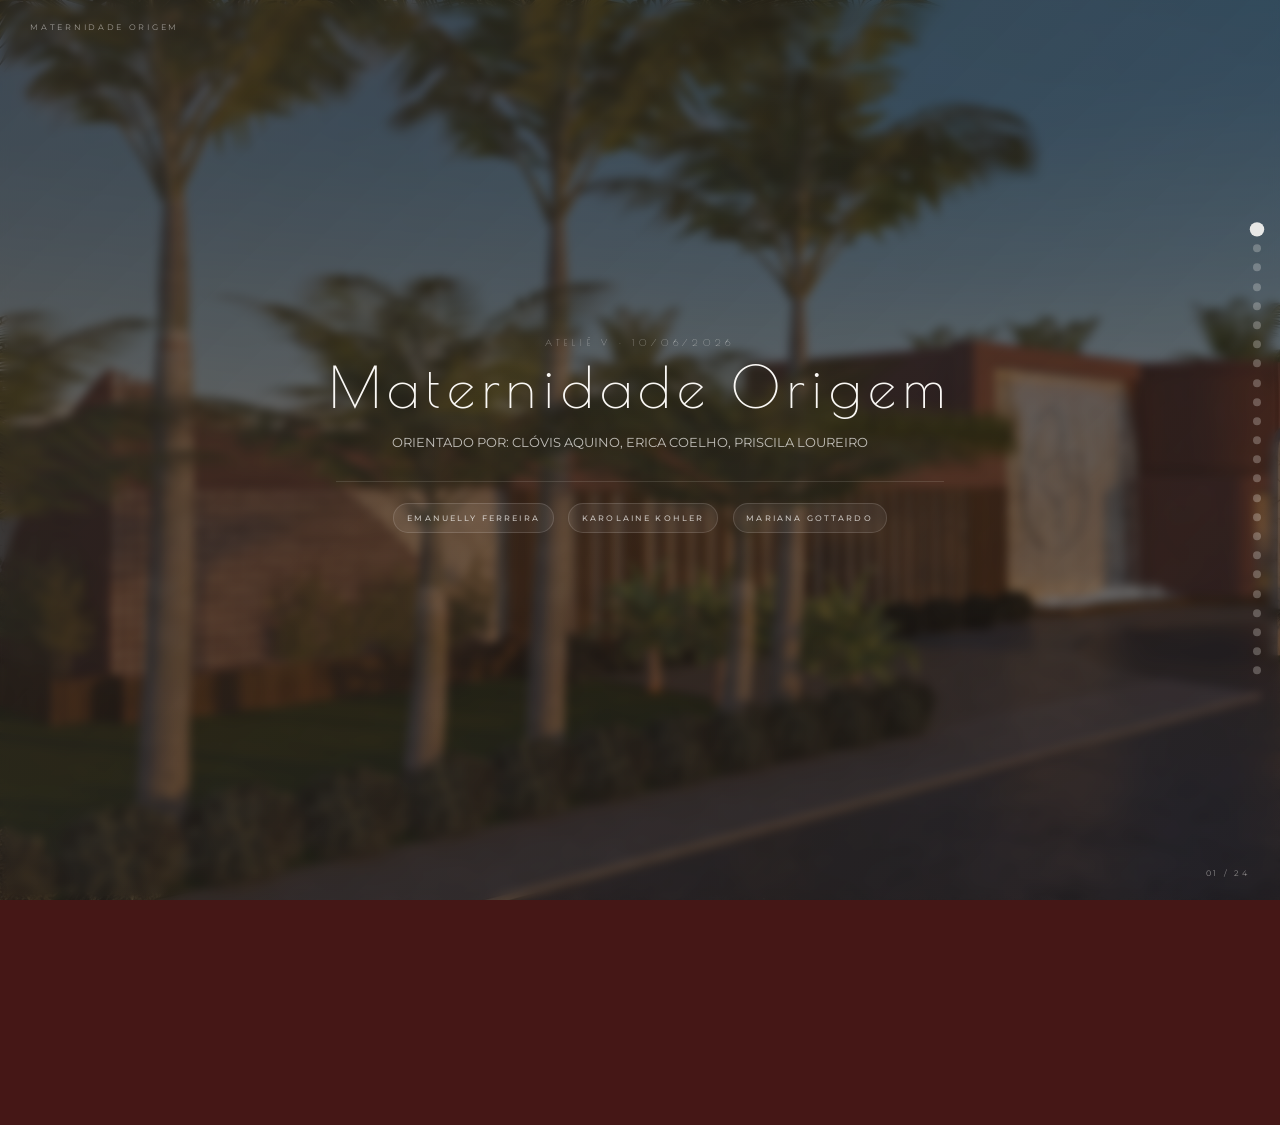
==== index.html @ 086ee7e5 "Update all sector description texts with final content" ====
<!DOCTYPE html>
<html lang="pt-BR">
<head>
  <meta charset="UTF-8">
  <meta name="viewport" content="width=device-width, initial-scale=1.0">
  <title>Ateliê V · Projeto Humanizado</title>
  <link rel="preconnect" href="https://fonts.googleapis.com">
  <link rel="preconnect" href="https://fonts.gstatic.com" crossorigin>
  <link href="https://fonts.googleapis.com/css2?family=Cormorant+Garamond:wght@300;400;500;600&family=Montserrat:wght@300;400;500;600&family=Poiret+One&display=swap" rel="stylesheet">
  <link rel="stylesheet" href="assets/css/style.css">
  <style>
    /* ── Placeholders de imagem ────────────────────────────────────
       Substituir cada <div class="img-ph"> por <img src="..." alt="...">
       quando as imagens finais estiverem prontas.
    ─────────────────────────────────────────────────────────────── */
    .img-ph {
      display: flex;
      align-items: center;
      justify-content: center;
      width: 100%;
      height: 100%;
      background: linear-gradient(135deg, #451716 0%, #451716 100%);
    }

    .img-ph::after {
      content: attr(data-label);
      font-family: 'Montserrat', sans-serif;
      font-size: 0.56rem;
      font-weight: 500;
      letter-spacing: 0.16em;
      text-transform: uppercase;
      color: rgba(28, 21, 16, 0.42);
      text-align: center;
      padding: 0 1.5rem;
      line-height: 2.2;
    }

    /* Capa: fundo escuro */
    .cover-frame .img-ph {
      background: linear-gradient(135deg, #2e2520 0%, #1c1510 100%);
    }

    .cover-frame .img-ph::after {
      color: rgba(250, 248, 245, 0.28);
    }

    /* Preview cards: fundo sutil */
    .preview-card .img-ph {
      background: linear-gradient(160deg, #d4cbc0 0%, #451716 100%);
    }

    .real-image {
      width: 100%;
      height: 100%;
      object-fit: cover;
      display: block;
    }

    .real-image--plan {
      object-fit: contain;
      background: #efe7dc;
    }

    .adaptive-ratio-card {
      aspect-ratio: var(--img-ratio, 16 / 10);
      width: 100%;
      max-width: calc(var(--adaptive-max-height, 78vh) * var(--img-ratio, 1.6));
      max-height: 78vh;
      margin: 0 auto;
    }

    .adaptive-ratio-card .real-image,
    .adaptive-ratio-card .real-image--plan {
      width: 100%;
      height: 100%;
      object-fit: contain;
    }

    .slide--plan,
    .slide--plan-cover {
      display: flex;
      align-items: center;
      justify-content: center;
      box-sizing: border-box;
      padding: clamp(3.8rem, 6vh, 5rem) 4vw clamp(2.8rem, 5vh, 4rem);
      color: #1c1510;
      overflow: hidden;
      background-color: #4d2020;
      background-image: radial-gradient(circle, rgba(244, 239, 229, 0.16) 1px, transparent 1px);
      background-size: 22px 22px;
    }

    .slide--moodboard {
      background-color: #451716;
      background-image: radial-gradient(circle, rgba(244, 239, 229, 0.16) 1px, transparent 1px);
      background-size: 22px 22px;
    }

    .slide--plan .feature-shell {
      display: grid;
      grid-template-columns: minmax(0, 1fr) minmax(220px, 24vw);
      align-items: center;
      gap: clamp(1rem, 2vw, 1.6rem);
      width: min(94vw, 1500px);
      height: min(calc(100vh - 8rem), 780px);
      margin: 0 auto;
    }

    .slide--plan .feature-media {
      justify-self: stretch;
      width: 100%;
      max-height: min(calc(100vh - 8rem), 780px);
      --adaptive-max-height: min(calc(100vh - 8rem), 780px);
      border-radius: 18px;
      overflow: hidden;
      box-shadow: 0 18px 44px rgba(28, 21, 16, 0.14);
      background: #efe7dc;
    }

    .slide--plan .feature-copy {
      max-width: 100%;
      padding: clamp(1.1rem, 2vw, 1.8rem);
      border-radius: 16px;
      background: rgba(250, 248, 245, 0.86);
      box-shadow: 0 18px 44px rgba(28, 21, 16, 0.10);
    }

    .slide--plan .feature-copy h3 {
      font-size: clamp(1.55rem, 2.5vw, 2.55rem);
    }

    .slide--plan .feature-copy p {
      font-size: clamp(0.78rem, 1vw, 0.95rem);
    }

    .slide--plan-cover .sector-cover {
      grid-template-columns: minmax(0, 1fr) minmax(220px, 23vw);
      align-items: center;
      gap: clamp(1rem, 2vw, 1.6rem);
      width: min(94vw, 1500px);
      height: min(calc(100vh - 8rem), 780px);
      padding: 0;
      margin: 0 auto;
      background: transparent;
    }

    .slide--plan-cover .sector-cover__media {
      width: 100%;
      max-height: min(calc(100vh - 8rem), 780px);
      --adaptive-max-height: min(calc(100vh - 8rem), 780px);
      border-radius: 18px;
      box-shadow: 0 18px 44px rgba(28, 21, 16, 0.14);
      background: #efe7dc;
    }

    .slide--plan-cover .sector-cover__copy {
      padding: clamp(1.1rem, 2vw, 1.8rem);
      border-radius: 16px;
      background: rgba(250, 248, 245, 0.86);
      box-shadow: 0 18px 44px rgba(28, 21, 16, 0.10);
    }

    .slide--plan-cover .sector-cover__copy h3 {
      font-size: clamp(1.55rem, 2.7vw, 2.75rem);
    }

    .wall {
      display: grid;
      grid-template-columns: repeat(3, minmax(0, 1fr));
      gap: 1rem;
      width: 100%;
      height: 100%;
      padding: 1.5rem;
      background-color: #4d2020;
      background-image: radial-gradient(circle, rgba(244, 239, 229, 0.16) 1px, transparent 1px);
      background-size: 22px 22px;
    }

    .wall--dense {
      grid-template-columns: repeat(4, minmax(0, 1fr));
      gap: 0.8rem;
      padding: 1rem;
    }

    .wall--three-by-two {
      grid-template-columns: repeat(3, minmax(0, 1fr));
    }

    .wall:not(.wall--dense):not(.wall--two-by-two):not(.wall--single) > .wall-item:nth-last-child(2):nth-child(3n + 1),
    .wall:not(.wall--dense):not(.wall--two-by-two):not(.wall--single) > .wall-item:last-child:nth-child(3n + 2) {
      transform: translateX(calc(50% + 0.5rem));
    }

    .wall--two-by-two {
      grid-template-columns: repeat(2, minmax(0, 1fr));
    }

    .wall--single {
      grid-template-columns: 1fr;
      padding: 1.2rem;
    }

    .wall--single .wall-item {
      min-height: min(72vh, 640px);
    }

    .wall-item {
      position: relative;
      min-height: 180px;
      border-radius: 16px;
      overflow: hidden;
      box-shadow: 0 10px 30px rgba(28, 21, 16, 0.16);
      background: #4d2020;
    }

    .wall-item figcaption {
      position: absolute;
      left: 0.5rem;
      bottom: 0.5rem;
      z-index: 2;
      padding: 0.24rem 0.5rem;
      border-radius: 999px;
      font-family: 'Montserrat', sans-serif;
      font-size: 0.62rem;
      letter-spacing: 0.08em;
      text-transform: uppercase;
      color: #faf8f5;
      background: rgba(28, 21, 16, 0.72);
      backdrop-filter: blur(2px);
    }

    .wall-item.is-opening,
    img.is-opening-image {
      animation: image-open-pulse 260ms cubic-bezier(0.22, 1, 0.36, 1);
    }

    @keyframes image-open-pulse {
      0% {
        transform: scale(1);
      }

      45% {
        transform: scale(0.985);
      }

      100% {
        transform: scale(1);
      }
    }

    #lightbox {
      opacity: 0;
      pointer-events: none;
      transition: opacity 220ms ease;
    }

    #lightbox.open {
      opacity: 1;
      pointer-events: auto;
    }

    #lightbox-panel {
      transform: translateY(0.75rem) scale(0.985);
      transition: transform 280ms cubic-bezier(0.22, 1, 0.36, 1);
    }

    #lightbox.open #lightbox-panel {
      transform: translateY(0) scale(1);
    }

    #lightbox-image {
      opacity: 1;
      transform: scale(1);
      transition: opacity 180ms ease, transform 220ms ease;
    }

    #lightbox-image.is-swapping {
      opacity: 0;
      transform: scale(0.985);
    }

    .sector-cover {
      display: grid;
      grid-template-columns: 1.6fr 1fr;
      gap: 1.6rem;
      width: 100%;
      height: 100%;
      padding: 2rem;
      background-color: #4d2020;
      background-image: radial-gradient(circle, rgba(244, 239, 229, 0.16) 1px, transparent 1px);
      background-size: 22px 22px;
    }

    .sector-cover__media {
      border-radius: 18px;
      overflow: hidden;
      box-shadow: 0 14px 30px rgba(28, 21, 16, 0.14);
      min-height: 280px;
      background: #4d2020;
    }

    .sector-cover__copy {
      display: flex;
      flex-direction: column;
      justify-content: center;
      gap: 0.8rem;
      color: #1c1510;
    }

    .sector-cover__copy h3 {
      font-size: clamp(1.2rem, 2.2vw, 2.2rem);
      letter-spacing: 0.06em;
      margin: 0;
      text-transform: uppercase;
      word-break: break-word;
      overflow-wrap: break-word;
    }

    .sector-cover__copy p {
      margin: 0;
      font-family: 'Montserrat', sans-serif;
      font-size: 0.95rem;
      line-height: 1.6;
      max-width: 38ch;
    }

    @media (max-width: 960px) {
      .wall,
      .wall--dense {
        grid-template-columns: repeat(2, minmax(0, 1fr));
      }

      .slide--plan .feature-shell,
      .slide--plan-cover .sector-cover {
        grid-template-columns: 1fr;
        height: auto;
        padding: 5rem 1rem 3rem;
      }

      .sector-cover {
        grid-template-columns: 1fr;
      }
    }

    /* ── Poiret One — fonte display do projeto ─────────────────── */
    .cover-title,
    .cover-kicker,
    h2, h3,
    .project-number,
    .eyebrow,
    .feature-kicker,
    .slide-no {
      font-family: 'Poiret One', sans-serif !important;
      font-weight: 400 !important;
    }

    /* ── Cover gallery carousel ─────────────────────────────────── */
    .cover-gallery {
      position: relative;
      width: 100%;
      height: 100%;
      overflow: hidden;
    }

    .cover-frame {
      position: absolute;
      top: 0;
      left: 0;
      width: 100%;
      height: 100%;
      opacity: 0;
      transition: opacity 1000ms ease-in-out;
    }

  
    .cover-frame.active {
      opacity: 1;
    }

    .cover-frame .real-image {
      width: 100%;
      height: 100%;
      object-fit: cover;
    }

    .cover-veil {
      position: absolute;
      top: 0;
      left: 0;
      width: 100%;
      height: 100%;
      background: linear-gradient(135deg, rgba(45, 37, 32, 0.72) 0%, rgba(28, 21, 16, 0.56) 100%);
      z-index: 1;
    }

    .cover-body {
      position: absolute;
      top: 0;
      left: 0;
      width: 100%;
      height: 100%;
      display: flex;
      flex-direction: column;
      align-items: center;
      justify-content: center;
      z-index: 2;
    }
  </style>
</head>
<body>

  <div id="ui">
    <div id="prog"></div>
    <div id="brand">Maternidade Origem</div>
    <nav id="dots" aria-label="Navegação entre slides"></nav>
    <div id="count">01 / 12</div>
    <div id="mobile-nav" aria-label="Navegação mobile">
      <button id="mobile-prev" type="button" aria-label="Slide anterior">Anterior</button>
      <span id="mobile-title" aria-live="polite">Capa</span>
      <button id="mobile-next" type="button" aria-label="Próximo slide">Próximo</button>
    </div>
  </div>

  <main id="scroller" aria-label="Apresentação Ateliê V — Projeto Humanizado">

    <!-- ════════════════════════════════════════════════════════════
         SLIDE 00 · CAPA
         Substituir: imagem de capa, título, disciplina, integrantes
    ════════════════════════════════════════════════════════════ -->
    <section class="slide slide--cover" data-light="false" data-title="Capa" id="s0">
      <div class="cover-gallery" aria-hidden="true">
        <div class="cover-frame active">
          <img class="real-image" src="Slides/SETORES/FACHADA/FACHADA 01.png" alt="Fachada 01">
        </div>
        <div class="cover-frame">
          <img class="real-image" src="Slides/SETORES/FACHADA/FACHADA 06.png" alt="Fachada 06">
        </div>
        <div class="cover-frame">
          <img class="real-image" src="Slides/SETORES/FACHADA/VIVENCIAS 02.png" alt="Vivências 02">
        </div>
      </div>
      <div class="cover-veil"></div>

      <div class="cover-body">
        <span class="cover-kicker">Ateliê V · 10/06/2026</span>
        <h1 class="cover-title" style="white-space:nowrap;font-size:clamp(36px,5.5vw,96px);letter-spacing:0.12em;">Maternidade Origem</h1>
        <p class="cover-lead">
          ORIENTADO POR: CLÓVIS AQUINO, ERICA COELHO, PRISCILA LOUREIRO
        </p>
        <div class="cover-rule"></div>
        <div class="cover-meta">
          <span>EMANUELLY FERREIRA</span>
          <span>KAROLAINE KOHLER</span>
          <span>MARIANA GOTTARDO</span>
        </div>
      </div>
    </section>

    <!-- ════════════════════════════════════════════════════════════
         SLIDE 01 · MOODBOARD & REFERÊNCIAS PROJETUAIS
    ════════════════════════════════════════════════════════════ -->
    <section class="slide slide--moodboard" data-light="true" data-title="Moodboard" id="s1" style="padding:0;">
      <iframe
        src="moodboard.html"
        title="Moodboard · Referências Projetuais"
        style="width:100%;height:100%;border:none;display:block;"
        scrolling="no"
        loading="lazy">
      </iframe>
    </section>

    <!-- ════════════════════════════════════════════════════════════
         SLIDE 02 · MOODBOARD 2 — INTERIORES E MATERIALIDADE
    ════════════════════════════════════════════════════════════ -->
    <section class="slide slide--moodboard" data-light="true" data-title="Moodboard 2" id="s2" style="padding:0;">
      <iframe
        src="moodboard2.html"
        title="Moodboard 2 · Interiores e Materialidade"
        style="width:100%;height:100%;border:none;display:block;"
        scrolling="no"
        loading="lazy">
      </iframe>
    </section>

    <!-- ════════════════════════════════════════════════════════════
         SLIDE 03 · MOODBOARD 3 — PAISAGISMO
    ════════════════════════════════════════════════════════════ -->
    <section class="slide slide--moodboard" data-light="true" data-title="Moodboard Paisagismo" id="s3" style="padding:0;">
      <iframe
        src="moodboard3.html"
        title="Moodboard 3 · Paisagismo"
        style="width:100%;height:100%;border:none;display:block;"
        scrolling="no"
        loading="lazy">
      </iframe>
    </section>

    <!-- ════════════════════════════════════════════════════════════
         SLIDE 04 · MOODBOARD 4 — FACHADA
    ════════════════════════════════════════════════════════════ -->
    <section class="slide slide--moodboard" data-light="true" data-title="Moodboard Fachada" id="s4" style="padding:0;">
      <iframe
        src="moodboard4.html"
        title="Moodboard 4 · Fachada"
        style="width:100%;height:100%;border:none;display:block;"
        scrolling="no"
        loading="lazy">
      </iframe>
    </section>

    
    <!-- SLIDE 05–06 · SETORIZAÇÃO -->
    <section class="slide slide--plan-cover" data-light="true" data-title="Setorização" id="s5">
      <div class="sector-cover">
        <div class="sector-cover__media adaptive-ratio-card" aria-hidden="true">
          <img class="real-image real-image--plan" src="Slides/05 - SETORIZAÇÃO/SETORES .jpg" alt="Setorização do térreo e pavimento superior com escala gráfica">
        </div>
        <aside class="sector-cover__copy">
          <span class="feature-kicker">Setorização · térreo e pavimento superior</span>
          <h3>Leitura sensorial</h3>
          <p>
            A setorização distribui os ambientes por função, organizando os setores assistenciais, administrativos, técnicos e de apoio para garantir eficiência, integração e fluidez nos fluxos internos.
          </p>
        </aside>
      </div>
      <span class="slide-no">Setorização / Geral</span>
    </section>

    <!-- SLIDE 07 · IMPLANTAÇÃO -->
    <section class="slide slide--plan-cover" data-light="true" data-title="Implantação" id="s6">
      <div class="sector-cover">
        <div class="sector-cover__media adaptive-ratio-card" aria-hidden="true">
          <img class="real-image real-image--plan" src="Slides/06 - IMPLANTAÇÃO/térreo - implantação_page-0001.jpg" alt="Implantação do térreo com paisagismo e escala gráfica">
        </div>
        <aside class="sector-cover__copy">
          <span class="feature-kicker">Implantação · térreo com paisagismo</span>
          <h3>Relação com o entorno</h3>
          <p>
            O terreno está em uma área urbana consolidada, próximo ao Hospital Vila Velha, com localização estratégica e fácil acesso, favorecendo a integração do empreendimento com o entorno.
          </p>
        </aside>
      </div>
      <span class="slide-no">Implantação / Térreo</span>
    </section>

    <!-- SLIDE 08 · VOLUMETRIAS EXTERNAS (EXEMPLAR) -->
    <section class="slide" data-light="true" data-title="Volumetrias Externas · Exemplar" id="s7">
      <div class="wall wall--single" aria-label="Volumetria externa exemplar de fachada">
        <figure class="wall-item"><img class="real-image" src="Slides/SETORES/FACHADA/FACHADA 01.png" alt="Imagem exemplar de fachada"><figcaption>Fachada</figcaption></figure>
      </div>
      <span class="slide-no">Volumetrias / Exemplar</span>
    </section>

    <!-- SLIDE 08B · VOLUMETRIAS EXTERNAS (FACHADA) -->
    <section class="slide" data-light="true" data-title="Volumetrias Externas · Fachada" id="s7b">
      <div class="wall" aria-label="Volumetrias externas complementares de fachada">
        <figure class="wall-item"><img class="real-image" src="Slides/SETORES/FACHADA/FACHADA 02.png" alt="Imagem de fachada 02"><figcaption>Fachada</figcaption></figure>
        <figure class="wall-item"><img class="real-image" src="Slides/SETORES/FACHADA/FACHADA 03.png" alt="Imagem de fachada 03"><figcaption>Fachada</figcaption></figure>
        <figure class="wall-item"><img class="real-image" src="Slides/SETORES/FACHADA/FACHADA 04.png" alt="Imagem de fachada 04"><figcaption>Fachada</figcaption></figure>
        <figure class="wall-item"><img class="real-image" src="Slides/SETORES/FACHADA/FACHADA 05.png" alt="Imagem de fachada 05"><figcaption>Fachada</figcaption></figure>
        <figure class="wall-item"><img class="real-image" src="Slides/SETORES/FACHADA/FACHADA 06.png" alt="Imagem de fachada 06"><figcaption>Fachada</figcaption></figure>
      </div>
      <span class="slide-no">Volumetrias / Fachada</span>
    </section>

    <!-- SLIDE 08C · VOLUMETRIAS EXTERNAS (VIVÊNCIAS) -->
    <section class="slide" data-light="true" data-title="Volumetrias Externas · Vivências" id="s7c">
      <div class="wall" aria-label="Volumetrias externas de vivências">
        <figure class="wall-item"><img class="real-image" src="Slides/SETORES/FACHADA/VIVENCIAS 01.png" alt="Imagem de vivências 01"><figcaption>Vivências</figcaption></figure>
        <figure class="wall-item"><img class="real-image" src="Slides/SETORES/FACHADA/VIVENCIAS 02.png" alt="Imagem de vivências 02"><figcaption>Vivências</figcaption></figure>
        <figure class="wall-item"><img class="real-image" src="Slides/SETORES/FACHADA/VIVENCIAS 03.png" alt="Imagem de vivências 03"><figcaption>Vivências</figcaption></figure>
      </div>
      <span class="slide-no">Volumetrias / Vivências</span>
    </section>

    <!-- SLIDE 09 · CAPA SETOR 01 -->
    <section class="slide slide--plan-cover" data-light="true" data-title="Setor 01 · Recepção e Admissão" id="s8">
      <div class="sector-cover">
        <div class="sector-cover__media adaptive-ratio-card" aria-hidden="true">
          <img class="real-image real-image--plan" src="Slides/SETORES/01 - RECPÇÃO PRINCIPAL- ADMISSÃO/SETOR ADMISSÃO_page-0001.jpg" alt="Planta baixa do setor de recepção principal e admissão">
        </div>
        <aside class="sector-cover__copy">
          <span class="feature-kicker">Setor 01</span>
          <h3>Recepção e admissão</h3>
          <p>
            A recepção e admissão concentram o acolhimento, cadastro e orientação das gestantes e acompanhantes, garantindo organização dos fluxos, conforto e humanização desde a chegada à maternidade.
          </p>
        </aside>
      </div>
      <span class="slide-no">Setor 01 / Capa</span>
    </section>

    <!-- SLIDE 10 · IMAGENS SETOR 01 (EXEMPLAR) -->
    <section class="slide" data-light="true" data-title="Setor 01 · Imagens · Exemplar" id="s9">
      <div class="wall wall--single" aria-label="Render exemplar do setor de recepção e admissão">
        <figure class="wall-item"><img class="real-image" src="Slides/SETORES/01 - RECPÇÃO PRINCIPAL- ADMISSÃO/RENDER/RECEPÇÃO PRINCIPAL 01.png" alt="Render exemplar de recepção principal"><figcaption>Recepção principal</figcaption></figure>
      </div>
      <span class="slide-no">Setor 01 / Exemplar</span>
    </section>

    <!-- SLIDE 10B · IMAGENS SETOR 01 (RESTANTE PAR) -->
    <section class="slide" data-light="true" data-title="Setor 01 · Imagens · Complementares" id="s9b">
      <div class="wall wall--three-by-two" aria-label="Renders complementares do setor de recepção e admissão">
        <figure class="wall-item"><img class="real-image" src="Slides/SETORES/01 - RECPÇÃO PRINCIPAL- ADMISSÃO/RENDER/ADMISSÃO 01.png" alt="Render de admissão 01"><figcaption>Admissão</figcaption></figure>
        <figure class="wall-item"><img class="real-image" src="Slides/SETORES/01 - RECPÇÃO PRINCIPAL- ADMISSÃO/RENDER/ADMISSÃO 02.png" alt="Render de admissão 02"><figcaption>Admissão</figcaption></figure>
        <figure class="wall-item"><img class="real-image" src="Slides/SETORES/01 - RECPÇÃO PRINCIPAL- ADMISSÃO/RENDER/RECEPÇÃO PRINCIPAL 02.png" alt="Render de recepção principal 02"><figcaption>Recepção principal</figcaption></figure>
        <figure class="wall-item"><img class="real-image" src="Slides/SETORES/01 - RECPÇÃO PRINCIPAL- ADMISSÃO/RENDER/RECEPÇÃO PRINCIPAL 03.png" alt="Render de recepção principal 03"><figcaption>Recepção principal</figcaption></figure>
        <figure class="wall-item"><img class="real-image" src="Slides/SETORES/01 - RECPÇÃO PRINCIPAL- ADMISSÃO/RENDER/RECEPÇÃO PRINCIPAL 04.png" alt="Render de recepção principal 04"><figcaption>Recepção principal</figcaption></figure>
        <figure class="wall-item"><img class="real-image" src="Slides/SETORES/01 - RECPÇÃO PRINCIPAL- ADMISSÃO/RENDER/RECEPÇÃO PRINCIPAL 05.png" alt="Render de recepção principal 05"><figcaption>Recepção principal</figcaption></figure>
      </div>
      <span class="slide-no">Setor 01 / Complementares</span>
    </section>

    <!-- SLIDE 11 · CAPA SETOR 02 -->
    <section class="slide slide--plan-cover" data-light="true" data-title="Setor 02 · Internação" id="s10">
      <div class="sector-cover">
        <div class="sector-cover__media adaptive-ratio-card" aria-hidden="true">
          <img class="real-image real-image--plan" src="Slides/SETORES/02 - INTERNAÇÃO/SETOR INTERNAÇÃO_page-0001.jpg" alt="Planta baixa do setor de internação">
        </div>
        <aside class="sector-cover__copy">
          <span class="feature-kicker">Setor 02</span>
          <h3>Internação</h3>
          <p>
            O setor de internação reúne os quartos destinados à permanência das gestantes e puérperas, oferecendo conforto, privacidade e acolhimento durante o período de recuperação e vínculo com o recém-nascido.
          </p>
        </aside>
      </div>
      <span class="slide-no">Setor 02 / Capa</span>
    </section>

    <!-- SLIDE 12 · SETOR 02 · RECEPÇÃO -->
    <section class="slide" data-light="true" data-title="Setor 02 · Recepção" id="s11">
      <div class="wall wall--two-by-two" aria-label="Renders da recepção de internação">
        <figure class="wall-item"><img class="real-image" src="Slides/SETORES/02 - INTERNAÇÃO/RENDER/RECEPÇÃO/INTERNAÇÃO - RECEPÇÃO 03.png" alt="Recepção internação 03"><figcaption>Recepção internação</figcaption></figure>
        <figure class="wall-item"><img class="real-image" src="Slides/SETORES/02 - INTERNAÇÃO/RENDER/RECEPÇÃO/INTERNAÇÃO - RECEPÇÃO 04.png" alt="Recepção internação 04"><figcaption>Recepção internação</figcaption></figure>
        <figure class="wall-item"><img class="real-image" src="Slides/SETORES/02 - INTERNAÇÃO/RENDER/RECEPÇÃO/INTERNAÇÃO - RECEPÇÃO E CORREDOR 01.png" alt="Recepção e corredor 01"><figcaption>Recepção e corredor</figcaption></figure>
        <figure class="wall-item"><img class="real-image" src="Slides/SETORES/02 - INTERNAÇÃO/RENDER/RECEPÇÃO/INTERNAÇÃO - RECEPÇÃO E CORREDOR 02.png" alt="Recepção e corredor 02"><figcaption>Recepção e corredor</figcaption></figure>
      </div>
      <span class="slide-no">Setor 02 / Recepção</span>
    </section>

    <!-- SLIDE 13 · SETOR 02 · QUARTO (BLOCO 01) -->
    <section class="slide" data-light="true" data-title="Setor 02 · Quarto · Bloco 01" id="s12">
      <div class="wall wall--two-by-two" aria-label="Primeiro bloco de renders do quarto de internação">
        <figure class="wall-item"><img class="real-image" src="Slides/SETORES/02 - INTERNAÇÃO/RENDER/QUARTO/QUARTO INTERNAÇÃO 01.png" alt="Quarto internação 01"><figcaption>Quarto internação</figcaption></figure>
        <figure class="wall-item"><img class="real-image" src="Slides/SETORES/02 - INTERNAÇÃO/RENDER/QUARTO/QUARTO INTERNAÇÃO 02.png" alt="Quarto internação 02"><figcaption>Quarto internação</figcaption></figure>
        <figure class="wall-item"><img class="real-image" src="Slides/SETORES/02 - INTERNAÇÃO/RENDER/QUARTO/QUARTO INTERNAÇÃO 03.png" alt="Quarto internação 03"><figcaption>Quarto internação</figcaption></figure>
        <figure class="wall-item"><img class="real-image" src="Slides/SETORES/02 - INTERNAÇÃO/RENDER/QUARTO/QUARTO INTERNAÇÃO 04.png" alt="Quarto internação 04"><figcaption>Quarto internação</figcaption></figure>
      </div>
      <span class="slide-no">Setor 02 / Quarto Bloco 01</span>
    </section>

    <!-- SLIDE 13B · SETOR 02 · QUARTO (BLOCO 02) -->
    <section class="slide" data-light="true" data-title="Setor 02 · Quarto · Bloco 02" id="s12b">
      <div class="wall wall--dense" aria-label="Segundo bloco de renders do quarto de internação">
        <figure class="wall-item"><img class="real-image" src="Slides/SETORES/02 - INTERNAÇÃO/RENDER/QUARTO/QUARTO INTERNAÇÃO 06.png" alt="Quarto internação 06"><figcaption>Quarto internação</figcaption></figure>
        <figure class="wall-item"><img class="real-image" src="Slides/SETORES/02 - INTERNAÇÃO/RENDER/QUARTO/QUARTO INTERNAÇÃO 07.png" alt="Quarto internação 07"><figcaption>Quarto internação</figcaption></figure>
        <figure class="wall-item"><img class="real-image" src="Slides/SETORES/02 - INTERNAÇÃO/RENDER/QUARTO/QUARTO INTERNAÇÃO 08.png" alt="Quarto internação 08"><figcaption>Quarto internação</figcaption></figure>
        <figure class="wall-item"><img class="real-image" src="Slides/SETORES/02 - INTERNAÇÃO/RENDER/QUARTO/QUARTO INTERNAÇÃO 09.png" alt="Quarto internação 09"><figcaption>Quarto internação</figcaption></figure>
      </div>
      <span class="slide-no">Setor 02 / Quarto Bloco 02</span>
    </section>

    <!-- SLIDES DE CAPA DOS DEMAIS SETORES -->
    <section class="slide slide--plan-cover" data-light="true" data-title="Setor 03 · Consultórios" id="s13">
      <div class="sector-cover">
        <div class="sector-cover__media adaptive-ratio-card" aria-hidden="true">
          <img class="real-image real-image--plan" src="Slides/SETORES/03 - CONSULTÓRIOS/CONSULTÓRIOS_page-0001.jpg.jpeg" alt="Planta baixa do setor consultórios">
        </div>
        <aside class="sector-cover__copy">
          <span class="feature-kicker">Setor 03</span>
          <h3>Consultórios</h3>
          <p>
            O setor de consultórios é destinado ao acompanhamento pré-natal, consultas especializadas e atendimentos materno-infantis, proporcionando ambientes acolhedores, privativos e funcionais para pacientes e profissionais.
          </p>
        </aside>
      </div>
      <span class="slide-no">Setor 03 / Capa</span>
    </section>

    <section class="slide" data-light="true" data-title="Setor 03 · Recepção" id="s13a">
      <div class="wall" aria-label="Renders da recepção dos consultórios">
        <figure class="wall-item"><img class="real-image" src="Slides/SETORES/03 - CONSULTÓRIOS/RECEPÇÃO/RECEPÇÃO - CONSULTÓRIOS 01.png" alt="Recepção consultórios 01"><figcaption>Recepção consultórios</figcaption></figure>
        <figure class="wall-item"><img class="real-image" src="Slides/SETORES/03 - CONSULTÓRIOS/RECEPÇÃO/RECEPÇÃO - CONSULTÓRIOS 02.png" alt="Recepção consultórios 02"><figcaption>Recepção consultórios</figcaption></figure>
        <figure class="wall-item"><img class="real-image" src="Slides/SETORES/03 - CONSULTÓRIOS/RECEPÇÃO/RECEPÇÃO - CONSULTÓRIOS 03.png" alt="Recepção consultórios 03"><figcaption>Recepção consultórios</figcaption></figure>
        <figure class="wall-item"><img class="real-image" src="Slides/SETORES/03 - CONSULTÓRIOS/RECEPÇÃO/RECEPÇÃO - CONSULTÓRIOS 04.png" alt="Recepção consultórios 04"><figcaption>Recepção consultórios</figcaption></figure>
        <figure class="wall-item"><img class="real-image" src="Slides/SETORES/03 - CONSULTÓRIOS/RECEPÇÃO/RECEPÇÃO - CONSULTÓRIOS 05.png" alt="Recepção consultórios 05"><figcaption>Recepção consultórios</figcaption></figure>
      </div>
      <span class="slide-no">Setor 03 / Recepção</span>
    </section>

    <section class="slide" data-light="true" data-title="Setor 03 · Consultório" id="s13b">
      <div class="wall" aria-label="Renders do consultório">
        <figure class="wall-item"><img class="real-image" src="Slides/SETORES/03 - CONSULTÓRIOS/CONSULTÓRIO/CONSULTÓRIO 01.png" alt="Consultório 01"><figcaption>Consultório</figcaption></figure>
        <figure class="wall-item"><img class="real-image" src="Slides/SETORES/03 - CONSULTÓRIOS/CONSULTÓRIO/CONSULTÓRIO 02.png" alt="Consultório 02"><figcaption>Consultório</figcaption></figure>
        <figure class="wall-item"><img class="real-image" src="Slides/SETORES/03 - CONSULTÓRIOS/CONSULTÓRIO/CONSULTÓRIO 03.png" alt="Consultório 03"><figcaption>Consultório</figcaption></figure>
      </div>
      <span class="slide-no">Setor 03 / Consultório</span>
    </section>

    <section class="slide slide--plan-cover" data-light="true" data-title="Setor 04 · Lactário" id="s14">
      <div class="sector-cover">
        <div class="sector-cover__media adaptive-ratio-card" aria-hidden="true">
          <img class="real-image real-image--plan" src="Slides/SETORES/04 - LACTÁRIO/SETOR LACTÁRIO_page-0001.jpg" alt="Planta baixa do setor lactário">
        </div>
        <aside class="sector-cover__copy">
          <span class="feature-kicker">Setor 04</span>
          <h3>Lactário</h3>
          <p>
            O lactário é o setor destinado ao preparo, armazenamento e apoio à alimentação dos recém-nascidos, garantindo segurança, qualidade nutricional e suporte ao cuidado materno-infantil.
          </p>
        </aside>
      </div>
      <span class="slide-no">Setor 04 / Capa</span>
    </section>

    <section class="slide slide--plan-cover" data-light="true" data-title="Setor 05 · Administrativo" id="s15">
      <div class="sector-cover">
        <div class="sector-cover__media adaptive-ratio-card" aria-hidden="true">
          <img class="real-image real-image--plan" src="Slides/SETORES/05 - ADMINISTRATIVO/SETOR ADMINISTRATIVO_page-0001.jpg" alt="Planta baixa do setor administrativo">
        </div>
        <aside class="sector-cover__copy">
          <span class="feature-kicker">Setor 05</span>
          <h3>Administrativo</h3>
          <p>
            O setor administrativo concentra as atividades de gestão, coordenação e apoio operacional da maternidade, garantindo o funcionamento eficiente dos serviços e o suporte às equipes assistenciais.
          </p>
        </aside>
      </div>
      <span class="slide-no">Setor 05 / Capa</span>
    </section>

    <section class="slide slide--plan-cover" data-light="true" data-title="Setor 06 · Centro Obstétrico" id="s16">
      <div class="sector-cover">
        <div class="sector-cover__media adaptive-ratio-card" aria-hidden="true">
          <img class="real-image real-image--plan" src="Slides/SETORES/06 - CENTRO OBSTÉTRICO/SETOR CENTRO OBSTÉTRICO_page-0001.jpg" alt="Planta baixa do setor centro obstétrico">
        </div>
        <aside class="sector-cover__copy">
          <span class="feature-kicker">Setor 06</span>
          <h3>Centro obstétrico</h3>
          <p>
            O centro obstétrico reúne os ambientes destinados ao trabalho de parto, parto e recuperação imediata, garantindo assistência especializada, segurança e acolhimento à gestante e ao recém-nascido.
          </p>
        </aside>
      </div>
      <span class="slide-no">Setor 06 / Capa</span>
    </section>

    <section class="slide slide--plan-cover" data-light="true" data-title="Setor 07 · Serviço" id="s17">
      <div class="sector-cover">
        <div class="sector-cover__media adaptive-ratio-card" aria-hidden="true">
          <img class="real-image real-image--plan" src="Slides/SETORES/07 - SERVIÇO/SETOR SERVIÇO_page-0001.jpg" alt="Planta baixa do setor serviço">
        </div>
        <aside class="sector-cover__copy">
          <span class="feature-kicker">Setor 07</span>
          <h3>Serviço</h3>
          <p>
            O setor de serviço concentra as áreas de apoio operacional, logística e abastecimento da maternidade, assegurando o suporte necessário para o funcionamento eficiente e contínuo dos demais setores.
          </p>
        </aside>
      </div>
      <span class="slide-no">Setor 07 / Capa</span>
    </section>

  </main>

  <div id="lightbox" aria-hidden="true">
    <div id="lightbox-backdrop"></div>
    <div id="lightbox-panel" role="dialog" aria-modal="true" aria-label="Visualizador de imagem">
      <div id="lightbox-toolbar">
        <div id="lightbox-meta"></div>
        <button id="lightbox-close" type="button">Fechar</button>
      </div>
      <div id="lightbox-stage">
        <button id="lightbox-prev" class="lightbox-nav" type="button" aria-label="Imagem anterior" hidden>
          <span aria-hidden="true">&#8249;</span>
        </button>
        <div id="lightbox-stage-inner">
          <img id="lightbox-image" src="" alt="">
        </div>
        <button id="lightbox-next" class="lightbox-nav" type="button" aria-label="Próxima imagem" hidden>
          <span aria-hidden="true">&#8250;</span>
        </button>
      </div>
    </div>
  </div>

  <script>
    (function () {
      var cards = document.querySelectorAll('.adaptive-ratio-card');

      cards.forEach(function (card) {
        var img = card.querySelector('img');
        if (!img) {
          return;
        }

        var applyRatio = function () {
          if (!img.naturalWidth || !img.naturalHeight) {
            return;
          }
          card.style.setProperty('--img-ratio', String(img.naturalWidth / img.naturalHeight));
        };

        if (img.complete) {
          applyRatio();
        } else {
          img.addEventListener('load', applyRatio, { once: true });
        }
      });
    })();

    (function () {
      var prefersReducedMotion = window.matchMedia('(prefers-reduced-motion: reduce)').matches;
      var lightboxImage = document.getElementById('lightbox-image');
      if (!lightboxImage || prefersReducedMotion) {
        return;
      }

      document.addEventListener('click', function (event) {
        var image = event.target.closest('img');
        if (!image) {
          return;
        }

        image.classList.remove('is-opening-image');
        window.requestAnimationFrame(function () {
          image.classList.add('is-opening-image');
          window.setTimeout(function () {
            image.classList.remove('is-opening-image');
          }, 280);
        });
      });

      var observer = new MutationObserver(function (mutations) {
        var changedSource = mutations.some(function (mutation) {
          return mutation.type === 'attributes' && mutation.attributeName === 'src';
        });

        if (!changedSource || !lightboxImage.getAttribute('src')) {
          return;
        }

        lightboxImage.classList.add('is-swapping');
        window.setTimeout(function () {
          lightboxImage.classList.remove('is-swapping');
        }, 90);
      });

      observer.observe(lightboxImage, { attributes: true, attributeFilter: ['src'] });
    })();

    (function () {
      var frames = document.querySelectorAll('.cover-frame');
      if (frames.length <= 1) {
        return;
      }

      var currentIndex = 0;

      function showFrame(index) {
        frames.forEach(function (frame, i) {
          frame.classList.toggle('active', i === index);
        });
      }

      function nextFrame() {
        currentIndex = (currentIndex + 1) % frames.length;
        showFrame(currentIndex);
      }

      setInterval(nextFrame, 4000);
    })();
  </script>
  <script src="assets/js/main.js"></script>
</body>
</html>
---- assets/css/style.css ----
:root {
      --paper: #f4efe5;
      --paper-soft: #efe6d8;
      --stone: #b0a090;
      --brown: #7a6248;
  --wine: #451716;
  --wine-texture: rgba(244, 239, 229, 0.16);
      --ink: #1c1510;
      --charcoal: #16120f;
      --line: rgba(28, 21, 16, 0.08);
      --line-soft: rgba(250, 248, 245, 0.12);
      --white: #faf8f5;
      --shadow: 0 28px 80px rgba(28, 21, 16, 0.12);
    }

    *, *::before, *::after {
      box-sizing: border-box;
      margin: 0;
      padding: 0;
    }

    html {
      font-size: 16px;
      -webkit-text-size-adjust: 100%;
    }

    body {
      font-family: 'Montserrat', sans-serif;
      background-color: var(--wine);
      background-image: radial-gradient(circle, var(--wine-texture) 1px, transparent 1px);
      background-size: 22px 22px;
      color: var(--ink);
      overflow: hidden;
    }

    img {
      display: block;
      width: 100%;
      height: 100%;
      object-fit: cover;
    }

    button {
      font: inherit;
    }

    #scroller {
      min-height: 100vh;
      min-height: 100svh;
      min-height: 100dvh;
      height: 100vh;
      height: 100svh;
      height: 100dvh;
      overflow-y: auto;
      overflow-x: hidden;
      scroll-snap-type: y mandatory;
      scroll-behavior: smooth;
      -webkit-overflow-scrolling: touch;
    }

    #scroller::-webkit-scrollbar {
      display: none;
    }

    #scroller {
      scrollbar-width: none;
    }

    .slide {
      position: relative;
      min-height: 100vh;
      min-height: 100svh;
      min-height: 100dvh;
      height: 100vh;
      height: 100svh;
      height: 100dvh;
      scroll-snap-align: start;
      scroll-snap-stop: always;
      overflow: hidden;
      background-color: var(--wine);
      background-image: radial-gradient(circle, var(--wine-texture) 1px, transparent 1px);
      background-size: 22px 22px;
    }

    .slide--statement::before,
    .slide--project::before,
    .slide--feature::before {
      content: "";
      position: absolute;
      inset: 0;
      background-image:
        linear-gradient(rgba(28, 21, 16, 0.03) 1px, transparent 1px),
        linear-gradient(90deg, rgba(28, 21, 16, 0.03) 1px, transparent 1px);
      background-size: 64px 64px;
      opacity: 0.65;
      pointer-events: none;
    }

    .slide-no {
      position: absolute;
      left: 72px;
      bottom: 32px;
      z-index: 4;
      font-size: 0.58rem;
      font-weight: 400;
      letter-spacing: 0.34em;
      text-transform: uppercase;
      color: rgba(28, 21, 16, 0.34);
    }

    .slide--cover {
      background-color: var(--wine);
      background-image: radial-gradient(circle, var(--wine-texture) 1px, transparent 1px);
      background-size: 22px 22px;
      color: var(--white);
    }

    .cover-gallery {
      position: absolute;
      inset: 0;
      overflow: hidden;
    }

    .cover-frame {
      position: absolute;
      inset: 0;
      opacity: 0;
      pointer-events: none;
      transition: opacity 1.15s ease;
    }

    .cover-frame.active {
      opacity: 1;
      pointer-events: auto;
    }

    .cover-frame img {
      transform: scale(1.05);
      animation: drift 20s ease-in-out infinite alternate;
      will-change: transform;
    }

    .cover-veil {
      position: absolute;
      inset: 0;
      background:
        linear-gradient(135deg, rgba(22, 18, 15, 0.9) 6%, rgba(22, 18, 15, 0.28) 46%, rgba(22, 18, 15, 0.82) 100%),
        radial-gradient(circle at top left, rgba(244, 239, 229, 0.08), transparent 38%);
      backdrop-filter: blur(6px);
    }

    .cover-body {
      position: relative;
      z-index: 2;
      height: 100%;
      width: min(840px, 100%);
      display: flex;
      flex-direction: column;
      justify-content: flex-end;
      padding: 72px 80px 108px;
    }

    .cover-kicker {
      font-size: 0.68rem;
      font-weight: 400;
      letter-spacing: 0.55em;
      text-transform: uppercase;
      color: rgba(250, 248, 245, 0.62);
      margin-bottom: 18px;
    }

    .cover-title {
      font-family: 'Cormorant Garamond', serif;
      font-weight: 300;
      font-size: clamp(68px, 9vw, 134px);
      line-height: 0.9;
      letter-spacing: -0.03em;
    }

    .cover-lead {
      width: min(620px, 100%);
      margin-top: 22px;
      font-size: 1rem;
      line-height: 1.85;
      color: rgba(250, 248, 245, 0.72);
    }

    .cover-rule {
      width: min(760px, 100%);
      height: 1px;
      margin: 34px 0 26px;
      background: var(--line-soft);
    }

    .cover-meta {
      display: flex;
      flex-wrap: wrap;
      gap: 18px;
    }

    .cover-meta span {
      display: inline-flex;
      align-items: center;
      padding: 12px 16px;
      border: 1px solid rgba(250, 248, 245, 0.14);
      border-radius: 999px;
      background: rgba(250, 248, 245, 0.06);
      font-size: 0.6rem;
      font-weight: 500;
      letter-spacing: 0.28em;
      text-transform: uppercase;
      color: rgba(250, 248, 245, 0.72);
    }

    .slide--statement {
      background-color: var(--wine);
      background-image: radial-gradient(circle, var(--wine-texture) 1px, transparent 1px);
      background-size: 22px 22px;
      display: grid;
      align-items: center;
    }

    .statement-shell {
      position: relative;
      z-index: 1;
      height: 100%;
      display: grid;
      grid-template-columns: minmax(0, 1.28fr) minmax(280px, 0.72fr);
      gap: 64px;
      align-items: end;
      padding: 82px 72px 72px;
    }

    .statement-copy h2,
    .project-copy h2,
    .closing-shell h2,
    .contact-copy h2 {
      font-family: 'Cormorant Garamond', serif;
      font-weight: 300;
      font-size: clamp(46px, 6vw, 92px);
      line-height: 0.95;
      letter-spacing: -0.03em;
      color: var(--ink);
    }

    .statement-copy p,
    .project-copy p,
    .closing-shell p,
    .feature-copy p,
    .contact-copy p {
      font-size: 0.98rem;
      line-height: 1.9;
    }

    .statement-copy p {
      width: min(720px, 100%);
      margin-top: 24px;
      color: rgba(28, 21, 16, 0.76);
    }

    .eyebrow {
      display: inline-block;
      margin-bottom: 18px;
      font-size: 0.62rem;
      font-weight: 500;
      letter-spacing: 0.36em;
      text-transform: uppercase;
      color: rgba(28, 21, 16, 0.42);
    }

    .statement-side {
      align-self: center;
      padding: 32px;
      border: 1px solid var(--line);
      border-radius: 28px;
      background: rgba(255, 255, 255, 0.42);
      box-shadow: var(--shadow);
      backdrop-filter: blur(16px);
    }

    .metric {
      padding: 18px 0;
      border-top: 1px solid var(--line);
    }

    .metric:first-child {
      padding-top: 0;
      border-top: none;
    }

    .metric span {
      display: block;
      margin-bottom: 10px;
      font-size: 0.58rem;
      font-weight: 500;
      letter-spacing: 0.32em;
      text-transform: uppercase;
      color: rgba(28, 21, 16, 0.34);
    }

    .metric strong {
      display: block;
      font-family: 'Cormorant Garamond', serif;
      font-weight: 400;
      font-size: clamp(28px, 3.2vw, 48px);
      line-height: 1.05;
      color: var(--ink);
    }

    .slide--project {
      background-color: var(--wine);
      background-image: radial-gradient(circle, var(--wine-texture) 1px, transparent 1px);
      background-size: 22px 22px;
      display: grid;
      align-items: center;
    }

    .slide--project.slide--project-alt {
      background-color: var(--wine);
      background-image: radial-gradient(circle, var(--wine-texture) 1px, transparent 1px);
      background-size: 22px 22px;
    }

    .project-number {
      position: absolute;
      right: 64px;
      top: 28px;
      z-index: 0;
      font-family: 'Cormorant Garamond', serif;
      font-weight: 300;
      font-size: clamp(10rem, 25vw, 18rem);
      line-height: 1;
      color: rgba(122, 98, 72, 0.12);
      pointer-events: none;
    }

    .project-shell {
      position: relative;
      z-index: 1;
      height: 100%;
      display: grid;
      grid-template-columns: minmax(0, 1.08fr) minmax(320px, 0.92fr);
      gap: 56px;
      align-items: end;
      padding: 80px 72px 112px;
    }

    .slide--project .slide-no {
      display: none;
    }

    .project-copy p {
      width: min(690px, 100%);
      margin-top: 24px;
      color: rgba(28, 21, 16, 0.76);
    }

    .project-points {
      display: grid;
      gap: 18px;
      margin-top: 34px;
      width: min(620px, 100%);
    }

    .project-point {
      padding-top: 16px;
      border-top: 1px solid var(--line);
    }

    .project-point span {
      display: block;
      margin-bottom: 8px;
      font-size: 0.58rem;
      font-weight: 500;
      letter-spacing: 0.3em;
      text-transform: uppercase;
      color: rgba(28, 21, 16, 0.34);
    }

    .project-point strong {
      display: block;
      font-family: 'Cormorant Garamond', serif;
      font-weight: 400;
      font-size: 1.6rem;
      line-height: 1.15;
    }

    .project-preview {
      position: relative;
      min-height: 640px;
    }

    .preview-card {
      position: absolute;
      overflow: hidden;
      border-radius: 28px;
      box-shadow: var(--shadow);
      border: 1px solid rgba(255, 255, 255, 0.42);
      background: rgba(255, 255, 255, 0.28);
    }

    .preview-card--main {
      top: 0;
      right: 0;
      width: min(490px, 96%);
      aspect-ratio: 4 / 5;
    }

    .preview-card--accent {
      left: 0;
      bottom: 0;
      width: min(490px, 96%);
      aspect-ratio: 4 / 5;
    }

    .slide--feature {
      background-color: var(--wine);
      background-image: radial-gradient(circle, var(--wine-texture) 1px, transparent 1px);
      background-size: 22px 22px;
      display: grid;
      align-items: center;
    }

    .feature-shell {
      position: relative;
      z-index: 1;
      height: 100%;
      display: grid;
      grid-template-columns: minmax(0, 520px) minmax(0, 520px);
      gap: 20px;
      align-items: center;
      justify-content: center;
      padding: 72px 72px 56px;
    }

    .feature-media {
      position: relative;
      align-self: center;
      justify-self: stretch;
      overflow: hidden;
      width: 100%;
      height: min(72dvh, 680px);
      border-radius: 30px;
      box-shadow: var(--shadow);
    }

    .feature-media--cnh {
      justify-self: end;
      width: auto;
      max-width: 100%;
      height: min(78dvh, 760px);
      aspect-ratio: 4 / 5;
    }

    .feature-media--cnh img {
      object-position: 50% 50%;
    }

    .feature-media-pair {
      display: grid;
      grid-template-columns: repeat(2, minmax(0, 1fr));
      gap: 20px;
      justify-self: end;
      width: min(100%, 780px);
      max-width: 100%;
    }

    .feature-shell--cnh {
      grid-template-columns: 490px 490px minmax(0, 1fr);
      gap: 20px;
      justify-content: center;
      padding-inline: 0;
      max-width: 1510px;
      margin-inline: auto;
    }

    .feature-shell--cnh .feature-media-pair {
      display: contents;
    }

    .feature-shell--cnh .feature-copy {
      width: 100%;
      max-width: none;
    }

    .feature-media-tile {
      position: relative;
      overflow: hidden;
      aspect-ratio: 3 / 4;
      border-radius: 28px;
      box-shadow: var(--shadow);
    }

    .feature-shell--cnh .feature-media-tile {
      aspect-ratio: 4 / 5;
    }

    .feature-media-tile::after {
      content: "";
      position: absolute;
      inset: 0;
      background: linear-gradient(180deg, rgba(22, 18, 15, 0.02), rgba(22, 18, 15, 0.12));
      pointer-events: none;
    }

    .feature-media-tile img {
      object-position: 50% 50%;
    }

    .feature-media-tile--detail img {
      object-position: 52% 50%;
    }

    .feature-media::after {
      content: "";
      position: absolute;
      inset: 0;
      background: linear-gradient(180deg, rgba(22, 18, 15, 0.02), rgba(22, 18, 15, 0.12));
      pointer-events: none;
    }

    .feature-copy {
      align-self: center;
      justify-self: stretch;
      width: 100%;
      max-width: none;
      padding: 34px;
      border: 1px solid rgba(28, 21, 16, 0.08);
      border-radius: 26px;
      background: rgba(250, 248, 245, 0.88);
      box-shadow: 0 24px 60px rgba(28, 21, 16, 0.1);
      backdrop-filter: blur(16px);
    }

    .feature-kicker {
      display: block;
      margin-bottom: 14px;
      font-size: 0.58rem;
      font-weight: 500;
      letter-spacing: 0.34em;
      text-transform: uppercase;
      color: rgba(28, 21, 16, 0.36);
    }

    .feature-copy h3 {
      font-family: 'Cormorant Garamond', serif;
      font-weight: 400;
      font-size: clamp(34px, 4vw, 58px);
      line-height: 0.98;
      letter-spacing: -0.02em;
      color: var(--ink);
    }

    .feature-copy p {
      margin-top: 18px;
      color: rgba(28, 21, 16, 0.76);
    }

    .feature-note {
      margin-top: 20px;
      font-size: 0.58rem;
      font-weight: 500;
      letter-spacing: 0.28em;
      text-transform: uppercase;
      color: rgba(28, 21, 16, 0.3);
    }

    .slide--academic {
      background-color: var(--wine);
      background-image: radial-gradient(circle, var(--wine-texture) 1px, transparent 1px);
      background-size: 22px 22px;
      display: grid;
      align-items: center;
    }

    .academic-shell {
      position: relative;
      z-index: 1;
      height: 100%;
      display: grid;
      grid-template-rows: auto auto;
      gap: 28px;
      align-items: start;
      padding: 78px 72px 72px;
    }

    .academic-head h2 {
      font-family: 'Cormorant Garamond', serif;
      font-weight: 300;
      font-size: clamp(40px, 5vw, 76px);
      line-height: 0.95;
      letter-spacing: -0.02em;
      color: var(--ink);
    }

    .academic-head p {
      width: min(900px, 100%);
      margin-top: 20px;
      font-size: 0.95rem;
      line-height: 1.82;
      color: rgba(28, 21, 16, 0.72);
    }

    .academic-grid {
      display: grid;
      grid-template-columns: repeat(6, minmax(0, 1fr));
      gap: 16px;
      align-content: start;
      overflow: visible;
      padding-right: 0;
    }

    .academic-grid > .academic-card {
      grid-column: span 2;
    }

    .academic-grid > .academic-card:nth-last-child(2):nth-child(3n + 1) {
      grid-column: 2 / span 2;
    }

    .academic-grid > .academic-card:last-child:nth-child(3n + 2) {
      grid-column: 4 / span 2;
    }

    .academic-card {
      position: relative;
      display: flex;
      flex-direction: column;
      gap: 14px;
      min-height: 214px;
      padding: 20px;
      border: 1px solid rgba(28, 21, 16, 0.06);
      border-radius: 22px;
      background: transparent;
      box-shadow: 0 8px 20px rgba(28, 21, 16, 0.06);
      color: inherit;
      text-decoration: none;
      transition: transform 0.28s ease, box-shadow 0.28s ease, border-color 0.28s ease;
    }

    .academic-card:visited {
      color: inherit;
    }

    .academic-card:hover,
    .academic-card:focus-visible {
      transform: translateY(-3px);
      border-color: rgba(28, 21, 16, 0.12);
      box-shadow: 0 14px 26px rgba(28, 21, 16, 0.09);
    }

    .academic-card:focus-visible {
      outline: 2px solid rgba(122, 98, 72, 0.45);
      outline-offset: 3px;
    }

    .academic-card::after {
      content: attr(data-tooltip);
      position: absolute;
      top: 14px;
      right: 14px;
      padding: 6px 10px;
      border-radius: 999px;
      background: rgba(28, 21, 16, 0.85);
      color: rgba(250, 248, 245, 0.92);
      font-size: 0.5rem;
      font-weight: 600;
      letter-spacing: 0.16em;
      text-transform: uppercase;
      opacity: 0;
      transform: translateY(6px) scale(0.98);
      transition: opacity 0.24s ease, transform 0.24s ease;
      pointer-events: none;
    }

    .academic-card:hover::after,
    .academic-card:focus-visible::after {
      opacity: 1;
      transform: translateY(0) scale(1);
    }

    .academic-tag {
      display: inline-flex;
      align-items: center;
      width: fit-content;
      padding: 7px 11px;
      border-radius: 999px;
      border: 1px solid rgba(28, 21, 16, 0.12);
      background: rgba(255, 255, 255, 0.72);
      font-size: 0.53rem;
      font-weight: 500;
      letter-spacing: 0.24em;
      text-transform: uppercase;
      color: rgba(28, 21, 16, 0.42);
    }

    .academic-card h3 {
      font-family: 'Cormorant Garamond', serif;
      font-weight: 400;
      font-size: 1.76rem;
      line-height: 1.02;
      letter-spacing: -0.01em;
      color: var(--ink);
    }

    .academic-meta {
      font-size: 0.57rem;
      font-weight: 500;
      letter-spacing: 0.22em;
      text-transform: uppercase;
      color: rgba(28, 21, 16, 0.34);
    }

    .academic-card p {
      color: rgba(28, 21, 16, 0.74);
      font-size: 0.88rem;
      line-height: 1.64;
    }

    .academic-cta {
      margin-top: auto;
      display: inline-flex;
      align-items: center;
      justify-content: center;
      width: fit-content;
      font-size: 0.56rem;
      font-weight: 600;
      letter-spacing: 0.2em;
      text-transform: uppercase;
      color: rgba(28, 21, 16, 0.58);
      transition: color 0.25s ease;
    }

    .academic-cta::after {
      content: " >";
      margin-left: 0;
      transition: margin-left 0.22s ease;
    }

    .academic-card:hover .academic-cta,
    .academic-card:focus-visible .academic-cta {
      color: rgba(28, 21, 16, 0.78);
    }

    .academic-card:hover .academic-cta::after,
    .academic-card:focus-visible .academic-cta::after {
      margin-left: 5px;
    }

    .slide--closing {
      background-color: var(--wine);
      background-image: radial-gradient(circle, var(--wine-texture) 1px, transparent 1px);
      background-size: 22px 22px;
      color: var(--ink);
      display: grid;
      align-items: center;
    }

    .closing-shell {
      position: relative;
      z-index: 1;
      height: 100%;
      width: min(1400px, 100%);
      margin-inline: auto;
      display: grid;
      grid-template-columns: minmax(0, 1.08fr) minmax(360px, 0.92fr);
      gap: 44px;
      align-items: center;
      padding: 78px 72px 72px;
    }

    .slide--closing .eyebrow {
      color: rgba(28, 21, 16, 0.4);
    }

    .closing-shell h2 {
      color: var(--ink);
      max-width: 18ch;
    }

    .closing-shell p {
      margin-top: 24px;
      width: min(760px, 100%);
      color: rgba(28, 21, 16, 0.74);
    }

    .closing-card {
      padding: 32px;
      border: 1px solid rgba(28, 21, 16, 0.1);
      border-radius: 28px;
      background: rgba(255, 255, 255, 0.58);
      box-shadow: 0 20px 44px rgba(28, 21, 16, 0.1);
      backdrop-filter: blur(10px);
    }

    .closing-item + .closing-item {
      margin-top: 22px;
      padding-top: 22px;
      border-top: 1px solid rgba(28, 21, 16, 0.1);
    }

    .closing-item span {
      display: block;
      margin-bottom: 10px;
      font-size: 0.58rem;
      font-weight: 500;
      letter-spacing: 0.32em;
      text-transform: uppercase;
      color: rgba(28, 21, 16, 0.38);
    }

    .closing-item strong {
      display: block;
      font-family: 'Cormorant Garamond', serif;
      font-weight: 400;
      font-size: clamp(22px, 2.8vw, 40px);
      line-height: 1.08;
      color: var(--ink);
    }

    .slide--contact {
      background-color: var(--wine);
      background-image: radial-gradient(circle, var(--wine-texture) 1px, transparent 1px);
      background-size: 22px 22px;
      color: var(--ink);
      display: grid;
      align-items: center;
    }

    .contact-shell {
      position: relative;
      z-index: 1;
      height: 100%;
      width: min(1400px, 100%);
      margin-inline: auto;
      display: grid;
      grid-template-rows: auto auto;
      gap: 34px;
      align-items: center;
      padding: 78px 72px 72px;
    }

    .contact-copy p {
      width: min(780px, 100%);
      margin-top: 22px;
      color: rgba(28, 21, 16, 0.74);
    }

    .contact-grid {
      display: grid;
      grid-template-columns: repeat(3, minmax(0, 1fr));
      gap: 18px;
    }

    .contact-card {
      position: relative;
      display: flex;
      flex-direction: column;
      gap: 14px;
      min-height: 260px;
      padding: 24px;
      border: 1px solid rgba(28, 21, 16, 0.1);
      border-radius: 24px;
      background: rgba(255, 255, 255, 0.62);
      box-shadow: 0 16px 36px rgba(28, 21, 16, 0.1);
      color: inherit;
      text-decoration: none;
      transition: transform 0.28s ease, box-shadow 0.28s ease, border-color 0.28s ease, background 0.28s ease;
    }

    .contact-card:visited {
      color: inherit;
    }

    .contact-card:hover,
    .contact-card:focus-visible {
      transform: translateY(-4px);
      border-color: rgba(28, 21, 16, 0.22);
      box-shadow: 0 24px 44px rgba(28, 21, 16, 0.13);
      background: rgba(255, 255, 255, 0.8);
    }

    .contact-card:focus-visible {
      outline: 2px solid rgba(122, 98, 72, 0.45);
      outline-offset: 3px;
    }

    .contact-tag {
      display: inline-flex;
      align-items: center;
      width: fit-content;
      padding: 7px 11px;
      border-radius: 999px;
      border: 1px solid rgba(28, 21, 16, 0.12);
      background: rgba(255, 255, 255, 0.76);
      font-size: 0.53rem;
      font-weight: 500;
      letter-spacing: 0.24em;
      text-transform: uppercase;
      color: rgba(28, 21, 16, 0.42);
    }

    .contact-card h3 {
      font-family: 'Cormorant Garamond', serif;
      font-weight: 400;
      font-size: clamp(28px, 3.2vw, 42px);
      line-height: 1.04;
      letter-spacing: -0.01em;
      color: var(--ink);
      word-break: break-word;
      overflow-wrap: anywhere;
    }

    .contact-card p {
      color: rgba(28, 21, 16, 0.72);
      font-size: 0.88rem;
      line-height: 1.64;
    }

    .contact-cta {
      margin-top: auto;
      display: inline-flex;
      align-items: center;
      width: fit-content;
      font-size: 0.56rem;
      font-weight: 600;
      letter-spacing: 0.2em;
      text-transform: uppercase;
      color: rgba(28, 21, 16, 0.58);
      transition: color 0.25s ease;
    }

    .contact-cta::after {
      content: " >";
      margin-left: 0;
      transition: margin-left 0.22s ease;
    }

    .contact-card:hover .contact-cta,
    .contact-card:focus-visible .contact-cta {
      color: rgba(28, 21, 16, 0.8);
    }

    .contact-card:hover .contact-cta::after,
    .contact-card:focus-visible .contact-cta::after {
      margin-left: 5px;
    }

    #ui {
      position: fixed;
      inset: 0;
      pointer-events: none;
      z-index: 1000;
    }

    #prog {
      position: absolute;
      top: 0;
      left: 0;
      width: 0;
      height: 2px;
      background: var(--brown);
      transition: width 0.45s ease;
    }

    #brand,
    #count {
      position: absolute;
      font-size: 0.62rem;
      font-weight: 400;
      letter-spacing: 0.34em;
      text-transform: uppercase;
      transition: color 0.35s ease, opacity 0.35s ease;
    }

    #brand {
      top: 28px;
      left: 38px;
      color: rgba(250, 248, 245, 0.54);
    }

    #count {
      right: 38px;
      bottom: 28px;
      color: rgba(250, 248, 245, 0.48);
    }

    #brand.on-light,
    #count.on-light {
      color: rgba(28, 21, 16, 0.38);
    }

    #dots {
      position: absolute;
      top: 50%;
      right: 24px;
      transform: translateY(-50%);
      display: flex;
      flex-direction: column;
      gap: 14px;
      pointer-events: all;
    }

    .dot {
      width: 10px;
      height: 10px;
      border: none;
      border-radius: 50%;
      padding: 0;
      background: rgba(250, 248, 245, 0.26);
      cursor: pointer;
      transition: transform 0.25s ease, background 0.25s ease;
    }

    .dot.active {
      transform: scale(1.8);
      background: rgba(250, 248, 245, 0.9);
    }

    .dot.on-light {
      background: rgba(28, 21, 16, 0.18);
    }

    .dot.on-light.active {
      background: var(--brown);
    }

    #mobile-nav {
      display: none;
      position: absolute;
      left: 16px;
      right: 16px;
      bottom: 14px;
      z-index: 6;
      gap: 10px;
      align-items: center;
      justify-content: space-between;
      padding: 10px;
      border-radius: 18px;
      border: 1px solid rgba(250, 248, 245, 0.18);
      background: rgba(22, 18, 15, 0.58);
      backdrop-filter: blur(10px);
      pointer-events: all;
    }

    #mobile-nav button {
      min-width: 44px;
      min-height: 44px;
      border: 1px solid rgba(250, 248, 245, 0.24);
      border-radius: 999px;
      padding: 0 14px;
      background: rgba(250, 248, 245, 0.08);
      color: rgba(250, 248, 245, 0.92);
      font-size: 0.72rem;
      font-weight: 600;
      letter-spacing: 0.08em;
      text-transform: uppercase;
      cursor: pointer;
    }

    #mobile-nav button:disabled {
      opacity: 0.35;
      cursor: default;
    }

    #mobile-title {
      display: block;
      max-width: 42vw;
      font-size: 0.72rem;
      font-weight: 500;
      letter-spacing: 0.08em;
      text-transform: uppercase;
      color: rgba(250, 248, 245, 0.88);
      white-space: nowrap;
      overflow: hidden;
      text-overflow: ellipsis;
      text-align: center;
    }

    .zoomable {
      cursor: zoom-in;
    }

    #lightbox {
      position: fixed;
      inset: 0;
      z-index: 2400;
      display: none;
    }

    #lightbox.open {
      display: block;
    }

    #lightbox-backdrop {
      position: absolute;
      inset: 0;
      background: rgba(10, 8, 6, 0.88);
      backdrop-filter: blur(6px);
    }

    #lightbox-panel {
      position: relative;
      z-index: 1;
      height: 100%;
      display: grid;
      grid-template-rows: auto 1fr;
    }

    #lightbox-toolbar {
      display: flex;
      align-items: center;
      justify-content: space-between;
      gap: 16px;
      padding: 18px 24px 0;
    }

    #lightbox-meta {
      font-size: 0.55rem;
      font-weight: 500;
      letter-spacing: 0.26em;
      text-transform: uppercase;
      color: rgba(250, 248, 245, 0.72);
      white-space: nowrap;
      overflow: hidden;
      text-overflow: ellipsis;
    }

    #lightbox-close {
      border: 1px solid rgba(250, 248, 245, 0.24);
      background: rgba(250, 248, 245, 0.08);
      color: rgba(250, 248, 245, 0.9);
      border-radius: 999px;
      padding: 10px 16px;
      font-size: 0.58rem;
      font-weight: 600;
      letter-spacing: 0.2em;
      text-transform: uppercase;
      cursor: pointer;
    }

    #lightbox-stage {
      position: relative;
      overflow: auto;
      padding: 24px 24px 32px;
    }

    .lightbox-nav {
      position: absolute;
      top: 50%;
      z-index: 3;
      width: 54px;
      height: 54px;
      border: 1px solid rgba(250, 248, 245, 0.28);
      border-radius: 999px;
      background: rgba(18, 14, 11, 0.5);
      color: rgba(250, 248, 245, 0.92);
      display: flex;
      align-items: center;
      justify-content: center;
      font-size: 2rem;
      line-height: 1;
      cursor: pointer;
      transform: translateY(-50%);
      transition: background 0.25s ease, border-color 0.25s ease, transform 0.25s ease;
      backdrop-filter: blur(6px);
    }

    .lightbox-nav:hover {
      background: rgba(32, 25, 20, 0.74);
      border-color: rgba(250, 248, 245, 0.44);
      transform: translateY(-50%) scale(1.03);
    }

    .lightbox-nav[hidden] {
      display: none;
    }

    #lightbox-prev {
      left: 18px;
    }

    #lightbox-next {
      right: 18px;
    }

    #lightbox-stage-inner {
      min-height: 100%;
      display: flex;
      align-items: center;
      justify-content: center;
    }

    #lightbox-image {
      display: block;
      width: auto;
      height: auto;
      max-width: calc(100vw - 48px);
      max-height: calc(100dvh - 120px);
      object-fit: contain;
      border-radius: 14px;
      box-shadow: 0 28px 90px rgba(0, 0, 0, 0.52);
    }

    body.lightbox-open {
      overflow: hidden;
    }

    body.lightbox-open #ui {
      opacity: 0.22;
    }

    body.motion-ready .cover-body,
    body.motion-ready .statement-copy,
    body.motion-ready .statement-side,
    body.motion-ready .project-copy,
    body.motion-ready .project-preview,
    body.motion-ready .feature-media,
    body.motion-ready .feature-media-pair,
    body.motion-ready .feature-copy,
    body.motion-ready .academic-head,
    body.motion-ready .academic-grid,
    body.motion-ready .closing-shell > div,
    body.motion-ready .closing-card,
    body.motion-ready .contact-copy,
    body.motion-ready .contact-grid {
      opacity: 0;
      transform: translateY(28px);
      filter: blur(2px);
      transition:
        opacity 720ms ease,
        transform 900ms cubic-bezier(0.22, 1, 0.36, 1),
        filter 720ms ease;
    }

    body.motion-ready .slide.is-visible .cover-body,
    body.motion-ready .slide.is-visible .statement-copy,
    body.motion-ready .slide.is-visible .statement-side,
    body.motion-ready .slide.is-visible .project-copy,
    body.motion-ready .slide.is-visible .project-preview,
    body.motion-ready .slide.is-visible .feature-media,
    body.motion-ready .slide.is-visible .feature-media-pair,
    body.motion-ready .slide.is-visible .feature-copy,
    body.motion-ready .slide.is-visible .academic-head,
    body.motion-ready .slide.is-visible .academic-grid,
    body.motion-ready .slide.is-visible .closing-shell > div,
    body.motion-ready .slide.is-visible .closing-card,
    body.motion-ready .slide.is-visible .contact-copy,
    body.motion-ready .slide.is-visible .contact-grid {
      opacity: 1;
      transform: none;
      filter: none;
    }

    body.motion-ready .slide.is-visible .project-preview,
    body.motion-ready .slide.is-visible .statement-side,
    body.motion-ready .slide.is-visible .feature-copy,
    body.motion-ready .slide.is-visible .academic-grid,
    body.motion-ready .slide.is-visible .closing-card,
    body.motion-ready .slide.is-visible .contact-grid {
      transition-delay: 120ms;
    }

    @media (max-width: 1280px) {
      .academic-grid {
        grid-template-columns: repeat(2, minmax(0, 1fr));
      }

      .contact-grid {
        grid-template-columns: repeat(2, minmax(0, 1fr));
      }

      .contact-grid > .contact-card:last-child {
        grid-column: span 2;
      }

      .academic-grid > .academic-card,
      .academic-grid > .academic-card:nth-last-child(2):nth-child(3n + 1),
      .academic-grid > .academic-card:last-child:nth-child(3n + 2) {
        grid-column: auto;
      }
    }

    @keyframes drift {
      from { transform: scale(1.04) translateY(0); }
      to { transform: scale(1.1) translateY(-1.5%); }
    }

    @media (min-width: 981px) and (hover: hover) and (pointer: fine) {
      html {
        zoom: 0.8;
      }

      #scroller {
        min-height: 125vh;
        min-height: 125svh;
        min-height: 125dvh;
        height: 125vh;
        height: 125svh;
        height: 125dvh;
      }

      .slide {
        min-height: 125vh;
        min-height: 125svh;
        min-height: 125dvh;
        height: 125vh;
        height: 125svh;
        height: 125dvh;
      }

      /* Slides 7 e 8: manter proporcao original (imagem unica + texto) */
      #s6 .feature-shell,
      #s7 .feature-shell {
        grid-template-columns: minmax(0, 1.28fr) minmax(320px, 0.72fr);
        gap: 34px;
        max-width: 1240px;
        margin-inline: auto;
        justify-content: initial;
      }
    }

    /* ============================================================
       MOBILE — adaptação completa para telas touch / < 980px
       Filosofia:
         · Scroll natural do documento (sem snap)
         · Imagens sangram até a borda (sem border-radius nos tiles)
         · Preview cards das seções de projeto são ocultados
           (as mesmas imagens aparecem nos feature slides seguintes)
         · Contador (01/14) como pílula no canto superior direito
         · Sem animações de entrada (gerenciado pelo JS via isMobileLayout)
    ============================================================ */
    @media (max-width: 980px), (hover: none) and (pointer: coarse) {

      /* ── BASE ────────────────────────────────────────────────── */
      html {
        font-size: 15px;
      }

      body {
        overflow-x: hidden;
        overflow-y: auto;
      }


      /* ── UI OVERLAY ────────────────────────────────────────── */
      #ui {
        padding-top: env(safe-area-inset-top);
      }

      #prog {
        height: 2px;
      }

      #brand,
      .slide-no,
      #dots,
      #mobile-nav {
        display: none !important;
      }

      /* Contador: pílula glassmorphism no canto superior direito */
      #count {
        top: calc(10px + env(safe-area-inset-top));
        right: max(12px, env(safe-area-inset-right));
        bottom: auto;
        font-size: 0.55rem;
        font-weight: 500;
        letter-spacing: 0.1em;
        padding: 5px 11px;
        border-radius: 999px;
        background: rgba(250, 248, 245, 0.78);
        backdrop-filter: blur(10px);
        color: rgba(28, 21, 16, 0.62);
      }

      #count.on-light {
        color: rgba(28, 21, 16, 0.55);
      }

      /* ── SCROLLER: scroll natural do documento ──────────────── */
      #scroller {
        height: auto;
        min-height: unset;
        overflow: visible;
        scroll-snap-type: none;
        scroll-behavior: auto;
        padding-bottom: env(safe-area-inset-bottom);
      }

      /* ── SLIDES: fluem com o conteúdo ──────────────────────── */
      .slide {
        height: auto;
        min-height: auto;
        scroll-snap-align: none;
        scroll-snap-stop: normal;
        overflow: visible;
      }

      /* Capa permanece fullscreen */
      .slide--cover {
        min-height: 100svh;
        min-height: 100dvh;
        height: 100svh;
        height: 100dvh;
        overflow: hidden;
      }

      /* ── CAPA ───────────────────────────────────────────────── */
      .cover-body {
        width: 100%;
        padding: 0 22px calc(52px + env(safe-area-inset-bottom));
        justify-content: flex-end;
      }

      .cover-kicker {
        font-size: 0.56rem;
        letter-spacing: 0.22em;
        margin-bottom: 12px;
      }

      .cover-title {
        font-size: clamp(50px, 15vw, 72px);
        line-height: 0.88;
      }

      .cover-lead {
        width: 100%;
        margin-top: 16px;
        font-size: 0.82rem;
        line-height: 1.62;
      }

      .cover-rule {
        margin: 22px 0 18px;
      }

      .cover-meta {
        gap: 8px;
      }

      .cover-meta span {
        font-size: 0.52rem;
        letter-spacing: 0.14em;
        padding: 7px 12px;
      }

      /* ── APRESENTAÇÃO ───────────────────────────────────────── */
      .statement-shell {
        grid-template-columns: 1fr;
        gap: 26px;
        align-items: start;
        padding: 52px 22px 56px;
        height: auto;
      }

      .eyebrow {
        font-size: 0.52rem;
        letter-spacing: 0.22em;
        margin-bottom: 10px;
      }

      .statement-copy h2,
      .project-copy h2,
      .closing-shell h2,
      .contact-copy h2 {
        font-size: clamp(30px, 9vw, 44px);
        line-height: 0.95;
      }

      .statement-copy p {
        width: 100%;
        font-size: 0.82rem;
        line-height: 1.62;
        margin-top: 16px;
      }

      .statement-side {
        padding: 20px;
        border-radius: 16px;
      }

      .metric {
        padding: 14px 0;
      }

      .metric span {
        font-size: 0.5rem;
        letter-spacing: 0.18em;
        margin-bottom: 6px;
      }

      .metric strong {
        font-size: clamp(19px, 5.5vw, 28px);
      }

      /* ── SEÇÕES DE PROJETO ──────────────────────────────────── */
      /* Preview cards ocultadas: as mesmas imagens aparecem nos
         feature slides logo abaixo */
      .project-number {
        display: none;
      }

      .project-preview {
        display: none;
      }

      .project-shell {
        grid-template-columns: 1fr;
        gap: 0;
        align-items: start;
        padding: 52px 22px 56px;
        height: auto;
      }

      .project-copy p {
        width: 100%;
        font-size: 0.82rem;
        line-height: 1.62;
        margin-top: 14px;
      }

      .project-points {
        margin-top: 24px;
        gap: 0;
        width: 100%;
      }

      .project-point {
        padding: 14px 0;
      }

      .project-point span {
        font-size: 0.5rem;
        letter-spacing: 0.18em;
        margin-bottom: 5px;
      }

      .project-point strong {
        font-size: 1.08rem;
        line-height: 1.18;
      }

      /* ── FEATURE SLIDES ─────────────────────────────────────── */
      /* Imagens sangram ate a borda. Texto flui abaixo. */
      .feature-shell,
      .feature-shell--cnh {
        grid-template-columns: 1fr;
        align-items: start;
        gap: 0;
        padding: 0;
        height: auto;
      }

      /* Diptico: duas imagens lado a lado, sangradas */
      .feature-media-pair,
      .feature-shell--cnh .feature-media-pair {
        display: grid;
        grid-template-columns: 1fr 1fr;
        gap: 3px;
        width: 100%;
        justify-self: stretch;
      }

      .feature-media-tile {
        aspect-ratio: 3 / 4;
        border-radius: 0;
        box-shadow: none;
      }

      .feature-media-tile::after {
        display: none;
      }

      /* Imagem unica: faixa full-width */
      .feature-media {
        width: 100%;
        height: 68vw;
        min-height: 200px;
        max-height: 340px;
        border-radius: 0;
        box-shadow: none;
        align-self: auto;
        justify-self: auto;
      }

      .feature-media--cnh {
        height: auto;
        max-height: none;
        aspect-ratio: 4 / 5;
      }

      .feature-media::after {
        display: none;
      }

      /* Painel de texto: limpo, sem vidro */
      .feature-copy,
      .feature-shell--cnh .feature-copy {
        width: 100%;
        max-width: none;
        padding: 24px 22px 48px;
        border-radius: 0;
        border: none;
        border-top: 1px solid var(--line);
        background: transparent;
        box-shadow: none;
        backdrop-filter: none;
        align-self: auto;
        justify-self: auto;
      }

      .feature-kicker {
        font-size: 0.5rem;
        letter-spacing: 0.18em;
        margin-bottom: 10px;
      }

      .feature-copy h3 {
        font-size: clamp(22px, 7vw, 30px);
        line-height: 1.0;
      }

      .feature-copy p {
        margin-top: 14px;
        font-size: 0.82rem;
        line-height: 1.62;
      }

      .feature-note {
        margin-top: 16px;
        font-size: 0.48rem;
        letter-spacing: 0.18em;
      }

      /* ── TRABALHOS ACADEMICOS ───────────────────────────────── */
      .academic-shell {
        padding: 52px 22px 56px;
        gap: 26px;
        height: auto;
        grid-template-rows: auto auto;
      }

      .academic-head h2 {
        font-family: 'Cormorant Garamond', serif;
        font-weight: 300;
        font-size: clamp(28px, 8vw, 40px);
        line-height: 0.95;
        letter-spacing: -0.02em;
      }

      .academic-head p {
        width: 100%;
        font-size: 0.82rem;
        line-height: 1.62;
        margin-top: 14px;
      }

      .academic-grid {
        grid-template-columns: 1fr;
        gap: 10px;
        overflow: visible;
      }

      .academic-card {
        min-height: auto;
        padding: 16px 18px;
        border-radius: 14px;
        gap: 10px;
      }

      .academic-card::after {
        display: none;
      }

      .academic-tag {
        font-size: 0.48rem;
        letter-spacing: 0.18em;
        padding: 5px 9px;
      }

      .academic-card h3 {
        font-size: 1.06rem;
      }

      .academic-meta {
        font-size: 0.48rem;
        letter-spacing: 0.16em;
      }

      .academic-card p {
        font-size: 0.78rem;
        line-height: 1.56;
      }

      .academic-cta {
        font-size: 0.5rem;
        letter-spacing: 0.16em;
        min-height: 44px;
        display: inline-flex;
        align-items: center;
      }

      /* ── ENCERRAMENTO ───────────────────────────────────────── */
      .closing-shell {
        grid-template-columns: 1fr;
        gap: 26px;
        align-items: start;
        padding: 52px 22px calc(60px + env(safe-area-inset-bottom));
        height: auto;
      }

      .closing-shell p {
        margin-top: 16px;
        font-size: 0.82rem;
        line-height: 1.62;
      }

      /* ── CONTATOS ──────────────────────────────────────────── */
      .contact-shell {
        grid-template-columns: 1fr;
        gap: 20px;
        align-items: start;
        padding: 52px 22px calc(60px + env(safe-area-inset-bottom));
        height: auto;
      }

      .contact-copy p {
        margin-top: 16px;
        width: 100%;
        font-size: 0.82rem;
        line-height: 1.62;
      }

      .contact-grid {
        grid-template-columns: 1fr;
        gap: 10px;
      }

      .contact-grid > .contact-card:last-child {
        grid-column: auto;
      }

      .contact-card {
        min-height: auto;
        padding: 16px 18px;
        border-radius: 14px;
        gap: 10px;
      }

      .contact-tag {
        font-size: 0.48rem;
        letter-spacing: 0.18em;
        padding: 5px 9px;
      }

      .contact-card h3 {
        font-size: 1.06rem;
        line-height: 1.16;
      }

      .contact-card p {
        font-size: 0.78rem;
        line-height: 1.56;
      }

      .contact-cta {
        font-size: 0.5rem;
        letter-spacing: 0.16em;
        min-height: 44px;
        display: inline-flex;
        align-items: center;
      }

      .closing-card {
        padding: 22px 20px;
        border-radius: 16px;
      }

      .closing-item + .closing-item {
        margin-top: 18px;
        padding-top: 18px;
      }

      .closing-item span {
        font-size: 0.5rem;
        letter-spacing: 0.18em;
        margin-bottom: 6px;
      }

      .closing-item strong {
        font-size: clamp(18px, 5vw, 24px);
        line-height: 1.1;
      }

      /* ── LIGHTBOX ───────────────────────────────────────────── */
      #lightbox-toolbar {
        padding: 12px 14px 0;
        align-items: flex-start;
      }

      #lightbox-stage {
        padding: 12px 14px 20px;
      }

      #lightbox-meta {
        max-width: 58vw;
        font-size: 0.52rem;
        letter-spacing: 0.06em;
        white-space: normal;
        line-height: 1.35;
      }

      #lightbox-close {
        min-width: 44px;
        min-height: 44px;
        padding: 10px 14px;
        font-size: 0.56rem;
        letter-spacing: 0.1em;
      }

      .lightbox-nav {
        width: 44px;
        height: 44px;
        font-size: 1.6rem;
      }

      #lightbox-prev {
        left: 8px;
      }

      #lightbox-next {
        right: 8px;
      }
    }

    /* ── TELAS PEQUENAS (telefones ate 640px) ─────────────────────── */
    @media (max-width: 640px) {
      html {
        font-size: 14px;
      }

      .cover-body {
        padding: 0 16px calc(44px + env(safe-area-inset-bottom));
      }

      .cover-title {
        font-size: clamp(44px, 14vw, 60px);
      }

      .statement-shell,
      .project-shell,
      .academic-shell,
      .contact-shell {
        padding-left: 16px;
        padding-right: 16px;
      }

      .closing-shell {
        padding-left: 16px;
        padding-right: 16px;
        padding-bottom: calc(52px + env(safe-area-inset-bottom));
      }

      .feature-copy,
      .feature-shell--cnh .feature-copy {
        padding: 20px 16px 40px;
      }
    }

    @media (prefers-reduced-motion: reduce) {
      #scroller {
        scroll-behavior: auto;
      }

      .cover-frame {
        transition: none;
      }

      .cover-frame img {
        animation: none;
      }
    }
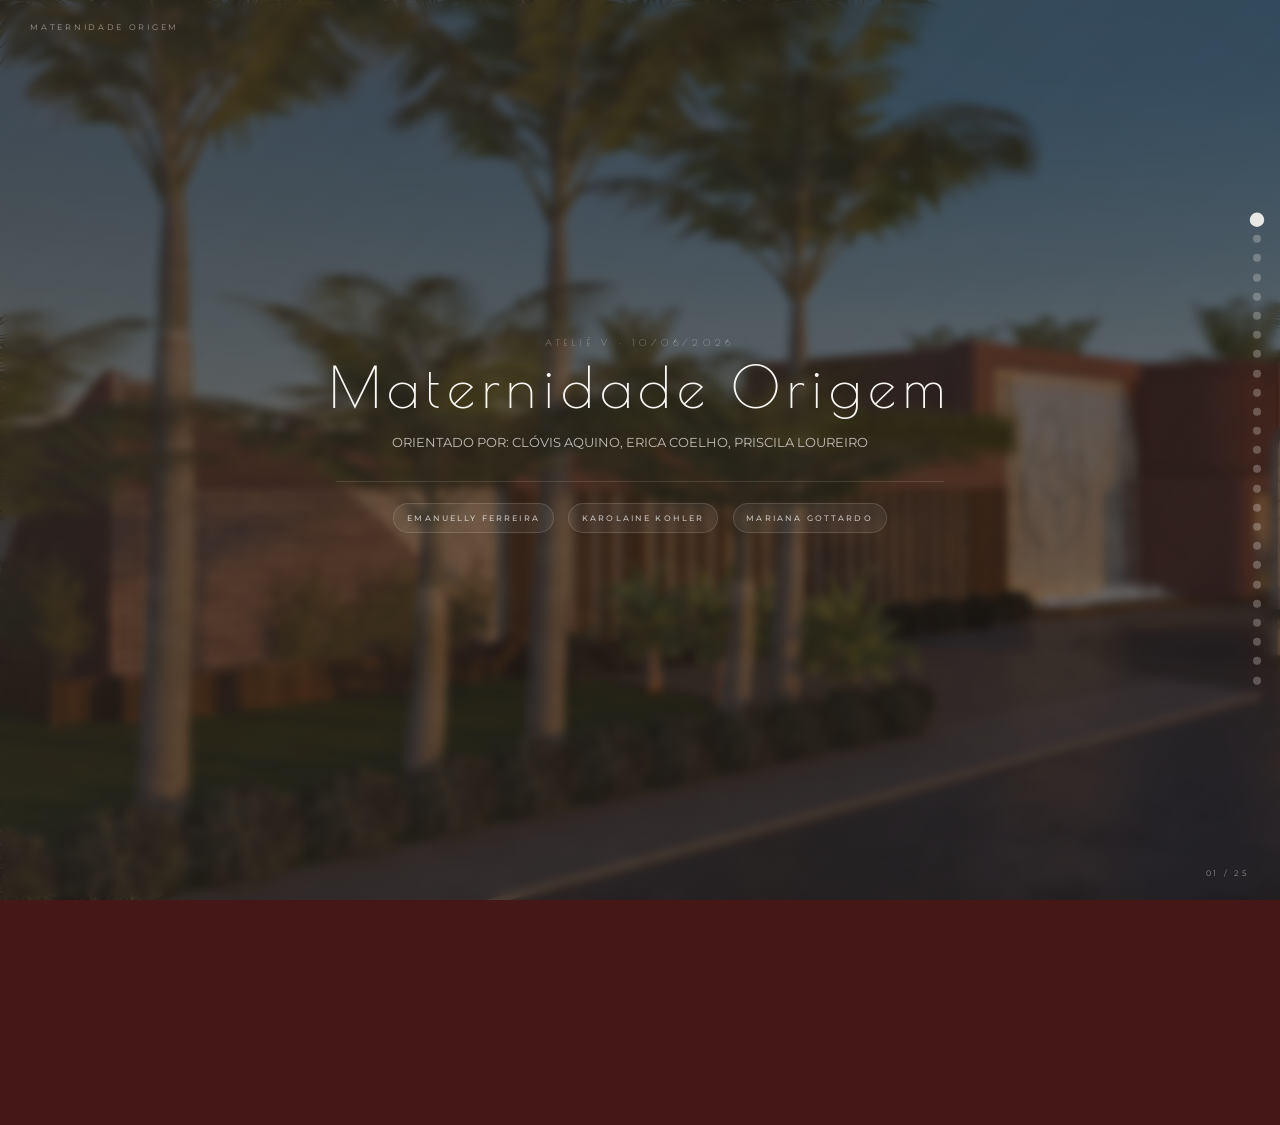
==== commit c5eeb48f: "Add animated closing slide matching cover transitions" ====
--- a/index.html
+++ b/index.html
@@ -134,7 +134,7 @@
     }
 
     .slide--plan-cover .sector-cover {
-      grid-template-columns: minmax(0, 1fr) minmax(220px, 23vw);
+      grid-template-columns: minmax(0, 1fr) minmax(320px, 32vw);
       align-items: center;
       gap: clamp(1rem, 2vw, 1.6rem);
       width: min(94vw, 1500px);
@@ -144,6 +144,17 @@
       background: transparent;
     }
 
+    #s6.slide--plan-cover .sector-cover,
+    #s8.slide--plan-cover .sector-cover,
+    #s15.slide--plan-cover .sector-cover {
+      grid-template-columns: minmax(0, 1fr) minmax(390px, 41vw);
+    }
+
+    #s13.slide--plan-cover .sector-cover,
+    #s16.slide--plan-cover .sector-cover {
+      grid-template-columns: minmax(0, 1fr) minmax(360px, 37vw);
+    }
+
     .slide--plan-cover .sector-cover__media {
       width: 100%;
       max-height: min(calc(100vh - 8rem), 780px);
@@ -158,10 +169,26 @@
       border-radius: 16px;
       background: rgba(250, 248, 245, 0.86);
       box-shadow: 0 18px 44px rgba(28, 21, 16, 0.10);
-    }
+      width: var(--copy-width, 86%);
+      max-width: 44rem;
+      justify-self: start;
+    }
+
+    #s5 .sector-cover__copy { --copy-width: 86%; }
+    #s6 .sector-cover__copy { --copy-width: 92%; }
+    #s8 .sector-cover__copy { --copy-width: 90%; }
+    #s10 .sector-cover__copy { --copy-width: 84%; }
+    #s13 .sector-cover__copy { --copy-width: 87%; }
+    #s14 .sector-cover__copy { --copy-width: 84%; }
+    #s15 .sector-cover__copy { --copy-width: 92%; }
+    #s16 .sector-cover__copy { --copy-width: 88%; }
+    #s17 .sector-cover__copy { --copy-width: 84%; }
 
     .slide--plan-cover .sector-cover__copy h3 {
-      font-size: clamp(1.55rem, 2.7vw, 2.75rem);
+      font-size: clamp(1.05rem, 1.8vw, 1.9rem);
+      letter-spacing: 0.02em;
+      line-height: 1.08;
+      white-space: normal;
     }
 
     .wall {
@@ -312,8 +339,8 @@
       letter-spacing: 0.06em;
       margin: 0;
       text-transform: uppercase;
-      word-break: break-word;
-      overflow-wrap: break-word;
+      word-break: normal;
+      overflow-wrap: normal;
     }
 
     .sector-cover__copy p {
@@ -328,6 +355,10 @@
       .wall,
       .wall--dense {
         grid-template-columns: repeat(2, minmax(0, 1fr));
+      }
+
+      .slide--plan-cover .sector-cover__copy h3 {
+        white-space: normal;
       }
 
       .slide--plan .feature-shell,
@@ -405,6 +436,58 @@
       justify-content: center;
       z-index: 2;
     }
+
+    .slide--ending {
+      color: #faf8f5;
+    }
+
+    .ending-gallery {
+      position: absolute;
+      inset: 0;
+      overflow: hidden;
+    }
+
+    .ending-frame {
+      position: absolute;
+      top: 0;
+      left: 0;
+      width: 100%;
+      height: 100%;
+      opacity: 0;
+      transition: opacity 1000ms ease-in-out;
+    }
+
+    .ending-frame.active {
+      opacity: 1;
+    }
+
+    .ending-frame .real-image {
+      width: 100%;
+      height: 100%;
+      object-fit: cover;
+    }
+
+    .ending-shell {
+      position: relative;
+      z-index: 2;
+      text-align: center;
+      padding: 2rem;
+    }
+
+    .ending-title {
+      margin: 0;
+      font-size: clamp(2.4rem, 7vw, 6.8rem);
+      letter-spacing: 0.12em;
+      text-transform: uppercase;
+      text-shadow: 0 16px 36px rgba(0, 0, 0, 0.35);
+    }
+
+    .ending-rule {
+      width: min(440px, 70vw);
+      height: 1px;
+      margin: 1.2rem auto 0;
+      background: rgba(250, 248, 245, 0.56);
+    }
   </style>
 </head>
 <body>
@@ -413,7 +496,7 @@
     <div id="prog"></div>
     <div id="brand">Maternidade Origem</div>
     <nav id="dots" aria-label="Navegação entre slides"></nav>
-    <div id="count">01 / 12</div>
+    <div id="count">01 / 25</div>
     <div id="mobile-nav" aria-label="Navegação mobile">
       <button id="mobile-prev" type="button" aria-label="Slide anterior">Anterior</button>
       <span id="mobile-title" aria-live="polite">Capa</span>
@@ -565,10 +648,12 @@
 
     <!-- SLIDE 08C · VOLUMETRIAS EXTERNAS (VIVÊNCIAS) -->
     <section class="slide" data-light="true" data-title="Volumetrias Externas · Vivências" id="s7c">
-      <div class="wall" aria-label="Volumetrias externas de vivências">
+      <div class="wall wall--three-by-two" aria-label="Volumetrias externas de vivências">
         <figure class="wall-item"><img class="real-image" src="Slides/SETORES/FACHADA/VIVENCIAS 01.png" alt="Imagem de vivências 01"><figcaption>Vivências</figcaption></figure>
         <figure class="wall-item"><img class="real-image" src="Slides/SETORES/FACHADA/VIVENCIAS 02.png" alt="Imagem de vivências 02"><figcaption>Vivências</figcaption></figure>
         <figure class="wall-item"><img class="real-image" src="Slides/SETORES/FACHADA/VIVENCIAS 03.png" alt="Imagem de vivências 03"><figcaption>Vivências</figcaption></figure>
+        <figure class="wall-item"><img class="real-image" src="Slides/SETORES/FACHADA/VIVENCIAS 04.png" alt="Imagem de vivências 04"><figcaption>Vivências</figcaption></figure>
+        <figure class="wall-item"><img class="real-image" src="Slides/SETORES/FACHADA/VIVENCIAS 05.png" alt="Imagem de vivências 05"><figcaption>Vivências</figcaption></figure>
       </div>
       <span class="slide-no">Volumetrias / Vivências</span>
     </section>
@@ -691,9 +776,9 @@
 
     <section class="slide" data-light="true" data-title="Setor 03 · Consultório" id="s13b">
       <div class="wall" aria-label="Renders do consultório">
-        <figure class="wall-item"><img class="real-image" src="Slides/SETORES/03 - CONSULTÓRIOS/CONSULTÓRIO/CONSULTÓRIO 01.png" alt="Consultório 01"><figcaption>Consultório</figcaption></figure>
-        <figure class="wall-item"><img class="real-image" src="Slides/SETORES/03 - CONSULTÓRIOS/CONSULTÓRIO/CONSULTÓRIO 02.png" alt="Consultório 02"><figcaption>Consultório</figcaption></figure>
-        <figure class="wall-item"><img class="real-image" src="Slides/SETORES/03 - CONSULTÓRIOS/CONSULTÓRIO/CONSULTÓRIO 03.png" alt="Consultório 03"><figcaption>Consultório</figcaption></figure>
+        <figure class="wall-item"><img class="real-image" src="Slides/SETORES/03 - CONSULTÓRIOS/CONSULTÓRIO/consultorio 01.png" alt="Consultório 01"><figcaption>Consultório</figcaption></figure>
+        <figure class="wall-item"><img class="real-image" src="Slides/SETORES/03 - CONSULTÓRIOS/CONSULTÓRIO/consultorio 02.png" alt="Consultório 02"><figcaption>Consultório</figcaption></figure>
+        <figure class="wall-item"><img class="real-image" src="Slides/SETORES/03 - CONSULTÓRIOS/CONSULTÓRIO/consultorio 03.png" alt="Consultório 03"><figcaption>Consultório</figcaption></figure>
       </div>
       <span class="slide-no">Setor 03 / Consultório</span>
     </section>
@@ -760,6 +845,26 @@
         </aside>
       </div>
       <span class="slide-no">Setor 07 / Capa</span>
+    </section>
+
+    <section class="slide slide--cover slide--ending" data-light="false" data-title="Encerramento" id="s18">
+      <div class="ending-gallery" aria-hidden="true">
+        <div class="ending-frame active">
+          <img class="real-image" src="Slides/SETORES/FACHADA/FACHADA 06.png" alt="Fachada ao entardecer">
+        </div>
+        <div class="ending-frame">
+          <img class="real-image" src="Slides/SETORES/FACHADA/VIVENCIAS 02.png" alt="Área de vivências externas">
+        </div>
+        <div class="ending-frame">
+          <img class="real-image" src="Slides/SETORES/FACHADA/FACHADA 01.png" alt="Vista principal da fachada">
+        </div>
+      </div>
+      <div class="cover-veil"></div>
+
+      <div class="cover-body ending-shell">
+        <h2 class="ending-title">Maternidade Origem</h2>
+        <div class="ending-rule" aria-hidden="true"></div>
+      </div>
     </section>
 
   </main>
@@ -871,6 +976,28 @@
 
       setInterval(nextFrame, 4000);
     })();
+
+    (function () {
+      var frames = document.querySelectorAll('.ending-frame');
+      if (frames.length <= 1) {
+        return;
+      }
+
+      var currentIndex = 0;
+
+      function showFrame(index) {
+        frames.forEach(function (frame, i) {
+          frame.classList.toggle('active', i === index);
+        });
+      }
+
+      function nextFrame() {
+        currentIndex = (currentIndex + 1) % frames.length;
+        showFrame(currentIndex);
+      }
+
+      setInterval(nextFrame, 4000);
+    })();
   </script>
   <script src="assets/js/main.js"></script>
 </body>
